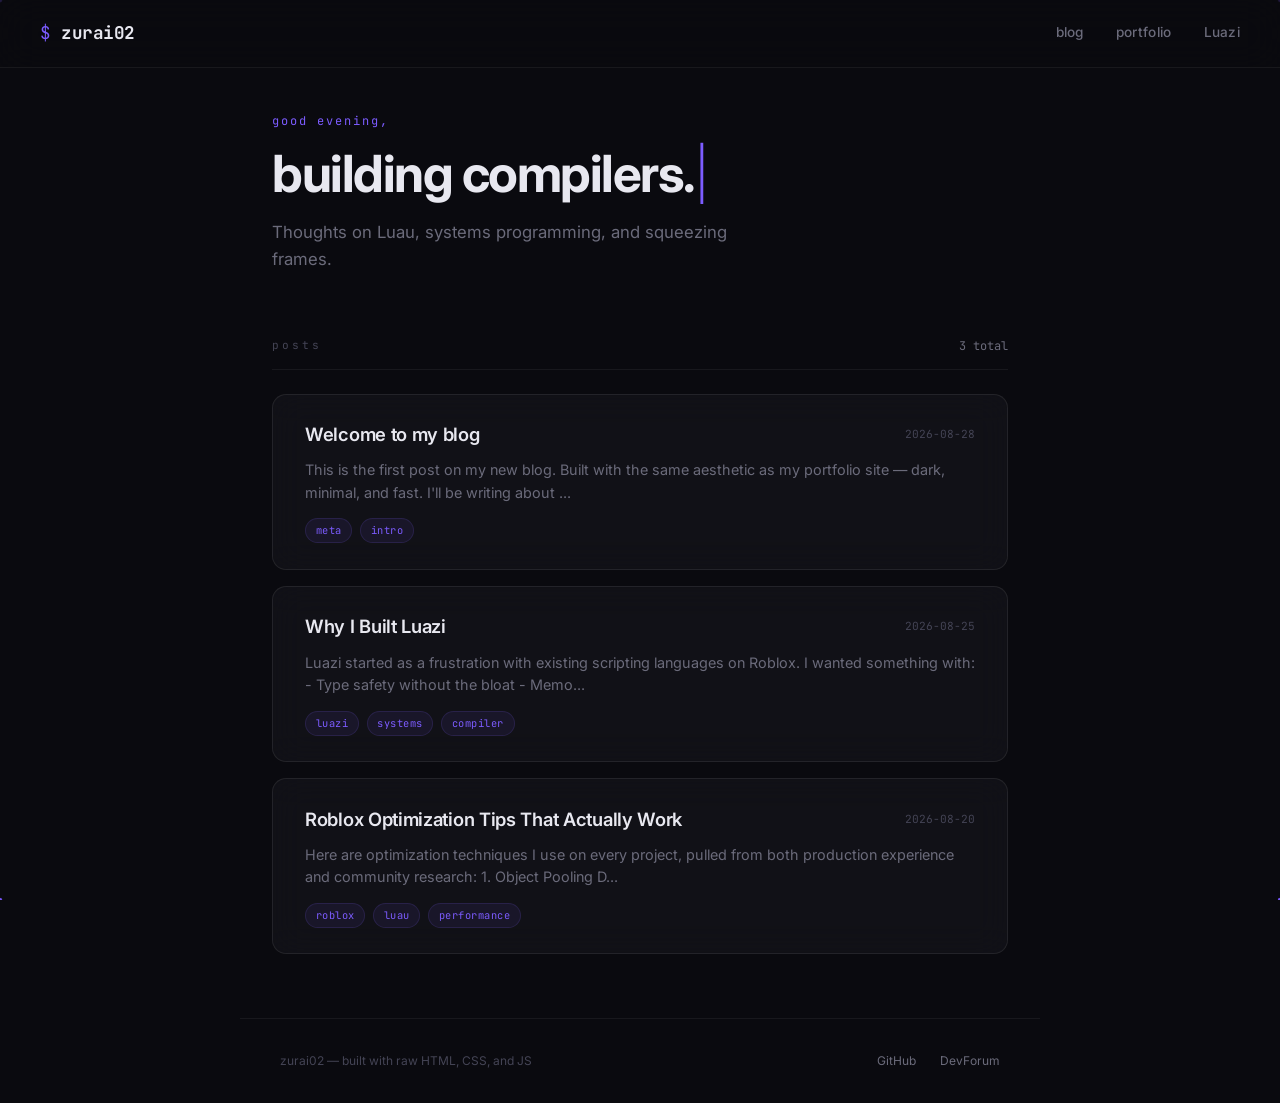
==== index.html @ 0952e863 "Update index.html" ====
<!DOCTYPE html>
<html lang="en">
<head>
  <meta charset="UTF-8">
  <meta name="viewport" content="width=device-width, initial-scale=1.0">
  <title>zurai02 — blog</title>
  <link rel="preconnect" href="https://fonts.googleapis.com">
  <link href="https://fonts.googleapis.com/css2?family=JetBrains+Mono:wght@300;400;500;600;700&family=Inter:wght@300;400;500;600;700&display=swap" rel="stylesheet">
  <link rel="stylesheet" href="style.css">
</head>
<body>
  <canvas id="particle-canvas"></canvas>

  <nav class="nav">
    <a href="/" class="nav-brand">zurai02</a>
    <div class="nav-links">
      <a href="/">blog</a>
      <a href="https://zurai02.is-a.dev" target="_blank">portfolio</a>
      <a href="https://github.com/zurai02/Luazi" target="_blank">Luazi</a>
    </div>
  </nav>

  <main class="container">
    <header class="hero">
      <div class="hero-greeting" id="greeting"></div>
      <h1 class="hero-title">
        <span class="typewriter" id="typewriter"></span><span class="cursor">|</span>
      </h1>
      <p class="hero-subtitle">Thoughts on Luau, systems programming, and squeezing frames.</p>
    </header>

    <section class="posts-section">
      <div class="section-header">
        <span class="section-label">posts</span>
        <span class="post-count" id="post-count"></span>
      </div>
      <div class="posts-grid" id="posts-grid"></div>
    </section>
  </main>

  <footer class="footer">
    <span>zurai02 — built with raw HTML, CSS, and JS</span>
    <span class="footer-right">
      <a href="https://github.com/zurai02" target="_blank">GitHub</a>
      <a href="https://devforum.roblox.com/u/zurai02" target="_blank">DevForum</a>
    </span>
  </footer>

  <script src="site.js"></script>
</body>
</html>
---- style.css ----
/* ============================================
   zurai02 blog — style.css
   Dark theme, liquid glass, particle bg
   ============================================ */

:root {
  --bg: #0a0a0f;
  --bg-elevated: #111118;
  --bg-card: rgba(20, 20, 30, 0.6);
  --text: #e8e8f0;
  --text-muted: #6b6b7b;
  --text-dim: #444455;
  --accent: #7c5cff;
  --accent-glow: rgba(124, 92, 255, 0.3);
  --accent-secondary: #ff6b9d;
  --border: rgba(255, 255, 255, 0.06);
  --border-hover: rgba(124, 92, 255, 0.3);
  --glass: rgba(255, 255, 255, 0.03);
  --glass-border: rgba(255, 255, 255, 0.08);
  --radius: 14px;
  --radius-sm: 8px;
  --font-mono: 'JetBrains Mono', 'Fira Code', monospace;
  --font-sans: 'Inter', -apple-system, BlinkMacSystemFont, sans-serif;
  --transition: 0.25s cubic-bezier(0.4, 0, 0.2, 1);
}

* { margin: 0; padding: 0; box-sizing: border-box; }

html { scroll-behavior: smooth; }

body {
  font-family: var(--font-sans);
  background: var(--bg);
  color: var(--text);
  line-height: 1.6;
  min-height: 100vh;
  overflow-x: hidden;
  -webkit-font-smoothing: antialiased;
}

/* Particle canvas */
#particle-canvas {
  position: fixed;
  top: 0; left: 0;
  width: 100%; height: 100%;
  z-index: 0;
  pointer-events: none;
}

/* Navigation */
.nav {
  position: fixed;
  top: 0; left: 0; right: 0;
  z-index: 100;
  display: flex;
  align-items: center;
  justify-content: space-between;
  padding: 1.2rem 2.5rem;
  background: rgba(10, 10, 15, 0.7);
  backdrop-filter: blur(20px) saturate(1.2);
  -webkit-backdrop-filter: blur(20px) saturate(1.2);
  border-bottom: 1px solid var(--border);
}

.nav-brand {
  font-family: var(--font-mono);
  font-weight: 700;
  font-size: 1.1rem;
  color: var(--text);
  text-decoration: none;
  letter-spacing: -0.5px;
}

.nav-brand::before {
  content: '$ ';
  color: var(--accent);
  font-weight: 400;
}

.nav-links {
  display: flex;
  gap: 2rem;
}

.nav-links a {
  color: var(--text-muted);
  text-decoration: none;
  font-size: 0.85rem;
  font-weight: 500;
  letter-spacing: 0.3px;
  transition: color var(--transition);
  position: relative;
}

.nav-links a:hover {
  color: var(--text);
}

.nav-links a::after {
  content: '';
  position: absolute;
  bottom: -4px;
  left: 0;
  width: 0;
  height: 1.5px;
  background: var(--accent);
  transition: width var(--transition);
}

.nav-links a:hover::after {
  width: 100%;
}

/* Container */
.container {
  position: relative;
  z-index: 1;
  max-width: 800px;
  margin: 0 auto;
  padding: 7rem 2rem 4rem;
}

/* Hero */
.hero {
  margin-bottom: 4rem;
  opacity: 0;
  transform: translateY(20px);
  animation: fadeUp 0.8s ease forwards;
}

@keyframes fadeUp {
  to { opacity: 1; transform: translateY(0); }
}

.hero-greeting {
  font-family: var(--font-mono);
  font-size: 0.75rem;
  color: var(--accent);
  text-transform: lowercase;
  letter-spacing: 2px;
  margin-bottom: 0.8rem;
}

.hero-title {
  font-size: clamp(2rem, 5vw, 3.2rem);
  font-weight: 700;
  letter-spacing: -1.5px;
  line-height: 1.15;
  margin-bottom: 1rem;
}

.typewriter {
  color: var(--text);
}

.cursor {
  color: var(--accent);
  font-weight: 300;
  animation: blink 1s step-end infinite;
}

@keyframes blink {
  50% { opacity: 0; }
}

.hero-subtitle {
  font-size: 1.05rem;
  color: var(--text-muted);
  max-width: 480px;
  line-height: 1.6;
  font-weight: 400;
}

/* Section */
.section-header {
  display: flex;
  align-items: center;
  justify-content: space-between;
  margin-bottom: 1.5rem;
  padding-bottom: 0.8rem;
  border-bottom: 1px solid var(--border);
}

.section-label {
  font-family: var(--font-mono);
  font-size: 0.7rem;
  color: var(--text-dim);
  text-transform: lowercase;
  letter-spacing: 3px;
}

.post-count {
  font-family: var(--font-mono);
  font-size: 0.75rem;
  color: var(--text-muted);
}

/* Posts Grid */
.posts-grid {
  display: flex;
  flex-direction: column;
  gap: 1rem;
}

/* Post Card */
.post-card {
  display: block;
  text-decoration: none;
  background: var(--glass);
  backdrop-filter: blur(16px) saturate(1.3);
  -webkit-backdrop-filter: blur(16px) saturate(1.3);
  border: 1px solid var(--glass-border);
  border-radius: var(--radius);
  padding: 1.6rem 2rem;
  transition: all var(--transition);
  cursor: pointer;
  position: relative;
  overflow: hidden;
}

.post-card::before {
  content: '';
  position: absolute;
  top: 0; left: 0; right: 0; bottom: 0;
  background: linear-gradient(135deg, rgba(124, 92, 255, 0.05) 0%, transparent 60%);
  opacity: 0;
  transition: opacity var(--transition);
  pointer-events: none;
  border-radius: var(--radius);
}

.post-card:hover {
  border-color: var(--border-hover);
  transform: translateY(-2px);
  box-shadow: 0 8px 32px rgba(0, 0, 0, 0.3), 0 0 20px var(--accent-glow);
}

.post-card:hover::before {
  opacity: 1;
}

.post-card-header {
  display: flex;
  align-items: center;
  justify-content: space-between;
  margin-bottom: 0.6rem;
}

.post-card-title {
  font-size: 1.15rem;
  font-weight: 600;
  color: var(--text);
  letter-spacing: -0.3px;
  transition: color var(--transition);
}

.post-card:hover .post-card-title {
  color: var(--accent);
}

.post-card-date {
  font-family: var(--font-mono);
  font-size: 0.7rem;
  color: var(--text-dim);
  white-space: nowrap;
}

.post-card-excerpt {
  font-size: 0.9rem;
  color: var(--text-muted);
  line-height: 1.55;
  display: -webkit-box;
  -webkit-line-clamp: 2;
  -webkit-box-orient: vertical;
  overflow: hidden;
}

.post-card-tags {
  display: flex;
  gap: 0.5rem;
  margin-top: 0.9rem;
  flex-wrap: wrap;
}

.tag {
  font-family: var(--font-mono);
  font-size: 0.65rem;
  color: var(--accent);
  background: rgba(124, 92, 255, 0.08);
  border: 1px solid rgba(124, 92, 255, 0.15);
  padding: 0.2rem 0.6rem;
  border-radius: 100px;
  text-transform: lowercase;
  letter-spacing: 0.5px;
}

/* Post Article Page */
.post-article {
  animation: fadeUp 0.6s ease forwards;
}

.post-meta {
  display: flex;
  align-items: center;
  justify-content: space-between;
  margin-bottom: 2rem;
}

.back-link {
  font-family: var(--font-mono);
  font-size: 0.8rem;
  color: var(--text-muted);
  text-decoration: none;
  transition: color var(--transition);
}

.back-link:hover {
  color: var(--accent);
}

.post-date {
  font-family: var(--font-mono);
  font-size: 0.75rem;
  color: var(--text-dim);
}

.post-title {
  font-size: clamp(1.8rem, 4vw, 2.6rem);
  font-weight: 700;
  letter-spacing: -1px;
  line-height: 1.2;
  margin-bottom: 1rem;
}

.post-tags {
  display: flex;
  gap: 0.5rem;
  margin-bottom: 2.5rem;
  flex-wrap: wrap;
}

.post-content {
  font-size: 1rem;
  line-height: 1.8;
  color: var(--text-muted);
}

.post-content p {
  margin-bottom: 1.4rem;
}

.post-content h2,
.post-content h3 {
  color: var(--text);
  font-weight: 600;
  margin: 2.5rem 0 1rem;
  letter-spacing: -0.5px;
}

.post-content h2 {
  font-size: 1.4rem;
}

.post-content h3 {
  font-size: 1.15rem;
}

.post-content strong {
  color: var(--text);
  font-weight: 600;
}

.post-content code {
  font-family: var(--font-mono);
  font-size: 0.85em;
  background: rgba(124, 92, 255, 0.08);
  color: var(--accent-secondary);
  padding: 0.15rem 0.4rem;
  border-radius: 4px;
}

.post-content pre {
  background: var(--bg-elevated);
  border: 1px solid var(--border);
  border-radius: var(--radius-sm);
  padding: 1.2rem 1.5rem;
  overflow-x: auto;
  margin: 1.5rem 0;
}

.post-content pre code {
  background: none;
  color: var(--text);
  padding: 0;
  font-size: 0.8rem;
  line-height: 1.7;
}

.post-content ul,
.post-content ol {
  margin: 1rem 0 1.5rem 1.5rem;
}

.post-content li {
  margin-bottom: 0.5rem;
}

.post-content blockquote {
  border-left: 2px solid var(--accent);
  padding-left: 1.2rem;
  margin: 1.5rem 0;
  color: var(--text-muted);
  font-style: italic;
}

/* Admin */
.admin-login {
  display: flex;
  align-items: center;
  justify-content: center;
  min-height: 60vh;
}

.login-card {
  width: 100%;
  max-width: 380px;
  text-align: center;
  padding: 2.5rem;
}

.login-card h2 {
  font-size: 1.4rem;
  font-weight: 700;
  margin-bottom: 0.3rem;
  letter-spacing: -0.5px;
}

.login-subtitle {
  font-size: 0.85rem;
  color: var(--text-muted);
  margin-bottom: 1.8rem;
}

.login-card input {
  width: 100%;
  background: rgba(255,255,255,0.03);
  border: 1px solid var(--border);
  border-radius: var(--radius-sm);
  padding: 0.85rem 1rem;
  color: var(--text);
  font-family: var(--font-sans);
  font-size: 0.9rem;
  margin-bottom: 0.8rem;
  transition: border-color var(--transition);
  outline: none;
}

.login-card input:focus {
  border-color: var(--accent);
}

.login-card input::placeholder {
  color: var(--text-dim);
}

.login-error {
  font-size: 0.8rem;
  color: var(--accent-secondary);
  margin-top: 0.8rem;
  min-height: 1.2rem;
}

.admin-header {
  display: flex;
  align-items: center;
  justify-content: space-between;
  margin-bottom: 2rem;
}

.admin-header h2 {
  font-size: 1.4rem;
  font-weight: 700;
  letter-spacing: -0.5px;
}

.admin-posts-list {
  display: flex;
  flex-direction: column;
  gap: 0.8rem;
}

.admin-post-item {
  display: flex;
  align-items: center;
  justify-content: space-between;
  background: var(--glass);
  border: 1px solid var(--glass-border);
  border-radius: var(--radius-sm);
  padding: 1rem 1.4rem;
  transition: all var(--transition);
}

.admin-post-item:hover {
  border-color: var(--border-hover);
}

.admin-post-info {
  display: flex;
  flex-direction: column;
  gap: 0.2rem;
}

.admin-post-title {
  font-weight: 600;
  font-size: 0.95rem;
  color: var(--text);
}

.admin-post-date {
  font-family: var(--font-mono);
  font-size: 0.7rem;
  color: var(--text-dim);
}

.admin-post-actions {
  display: flex;
  gap: 0.5rem;
}

/* Editor */
.editor-overlay {
  position: fixed;
  top: 0; left: 0; right: 0; bottom: 0;
  background: rgba(10, 10, 15, 0.85);
  backdrop-filter: blur(10px);
  z-index: 200;
  display: flex;
  align-items: center;
  justify-content: center;
  padding: 2rem;
}

.editor-card {
  width: 100%;
  max-width: 700px;
  max-height: 90vh;
  overflow-y: auto;
  padding: 2rem;
}

.editor-header {
  display: flex;
  align-items: center;
  justify-content: space-between;
  margin-bottom: 1.5rem;
}

.editor-header h3 {
  font-size: 1.2rem;
  font-weight: 600;
}

.editor-card input,
.editor-card textarea {
  width: 100%;
  background: rgba(255,255,255,0.03);
  border: 1px solid var(--border);
  border-radius: var(--radius-sm);
  padding: 0.85rem 1rem;
  color: var(--text);
  font-family: var(--font-sans);
  font-size: 0.9rem;
  margin-bottom: 0.8rem;
  transition: border-color var(--transition);
  outline: none;
}

.editor-card input:focus,
.editor-card textarea:focus {
  border-color: var(--accent);
}

.editor-card textarea {
  min-height: 280px;
  font-family: var(--font-mono);
  font-size: 0.8rem;
  line-height: 1.6;
  resize: vertical;
}

.editor-actions {
  display: flex;
  justify-content: flex-end;
  gap: 0.8rem;
  margin-top: 0.5rem;
}

/* Buttons */
.btn-primary {
  background: var(--accent);
  color: #fff;
  border: none;
  border-radius: var(--radius-sm);
  padding: 0.7rem 1.4rem;
  font-family: var(--font-sans);
  font-size: 0.85rem;
  font-weight: 600;
  cursor: pointer;
  transition: all var(--transition);
  letter-spacing: 0.3px;
}

.btn-primary:hover {
  background: #9175ff;
  box-shadow: 0 4px 20px var(--accent-glow);
  transform: translateY(-1px);
}

.btn-ghost {
  background: transparent;
  color: var(--text-muted);
  border: 1px solid var(--border);
  border-radius: var(--radius-sm);
  padding: 0.7rem 1.4rem;
  font-family: var(--font-sans);
  font-size: 0.85rem;
  font-weight: 500;
  cursor: pointer;
  transition: all var(--transition);
}

.btn-ghost:hover {
  border-color: var(--accent);
  color: var(--text);
}

.btn-small {
  padding: 0.4rem 0.8rem;
  font-size: 0.75rem;
}

/* Glass card */
.glass-card {
  background: var(--glass);
  backdrop-filter: blur(20px) saturate(1.3);
  -webkit-backdrop-filter: blur(20px) saturate(1.3);
  border: 1px solid var(--glass-border);
  border-radius: var(--radius);
}

/* Footer */
.footer {
  position: relative;
  z-index: 1;
  display: flex;
  align-items: center;
  justify-content: space-between;
  padding: 2rem 2.5rem;
  border-top: 1px solid var(--border);
  font-size: 0.75rem;
  color: var(--text-dim);
  max-width: 800px;
  margin: 0 auto;
}

.footer-right {
  display: flex;
  gap: 1.5rem;
}

.footer a {
  color: var(--text-muted);
  text-decoration: none;
  transition: color var(--transition);
}

.footer a:hover {
  color: var(--accent);
}

/* Scroll reveal */
.reveal {
  opacity: 0;
  transform: translateY(24px);
  transition: all 0.6s cubic-bezier(0.4, 0, 0.2, 1);
}

.reveal.visible {
  opacity: 1;
  transform: translateY(0);
}

/* Responsive */
@media (max-width: 640px) {
  .nav {
    padding: 1rem 1.2rem;
  }
  .nav-links {
    gap: 1.2rem;
  }
  .container {
    padding: 6rem 1.2rem 3rem;
  }
  .post-card {
    padding: 1.2rem 1.4rem;
  }
  .footer {
    flex-direction: column;
    gap: 0.8rem;
    text-align: center;
    padding: 1.5rem 1.2rem;
  }
  .editor-card {
    padding: 1.2rem;
  }
}

/* Reduced motion */
@media (prefers-reduced-motion: reduce) {
  *, *::before, *::after {
    animation-duration: 0.01ms !important;
    transition-duration: 0.01ms !important;
  }
                   }
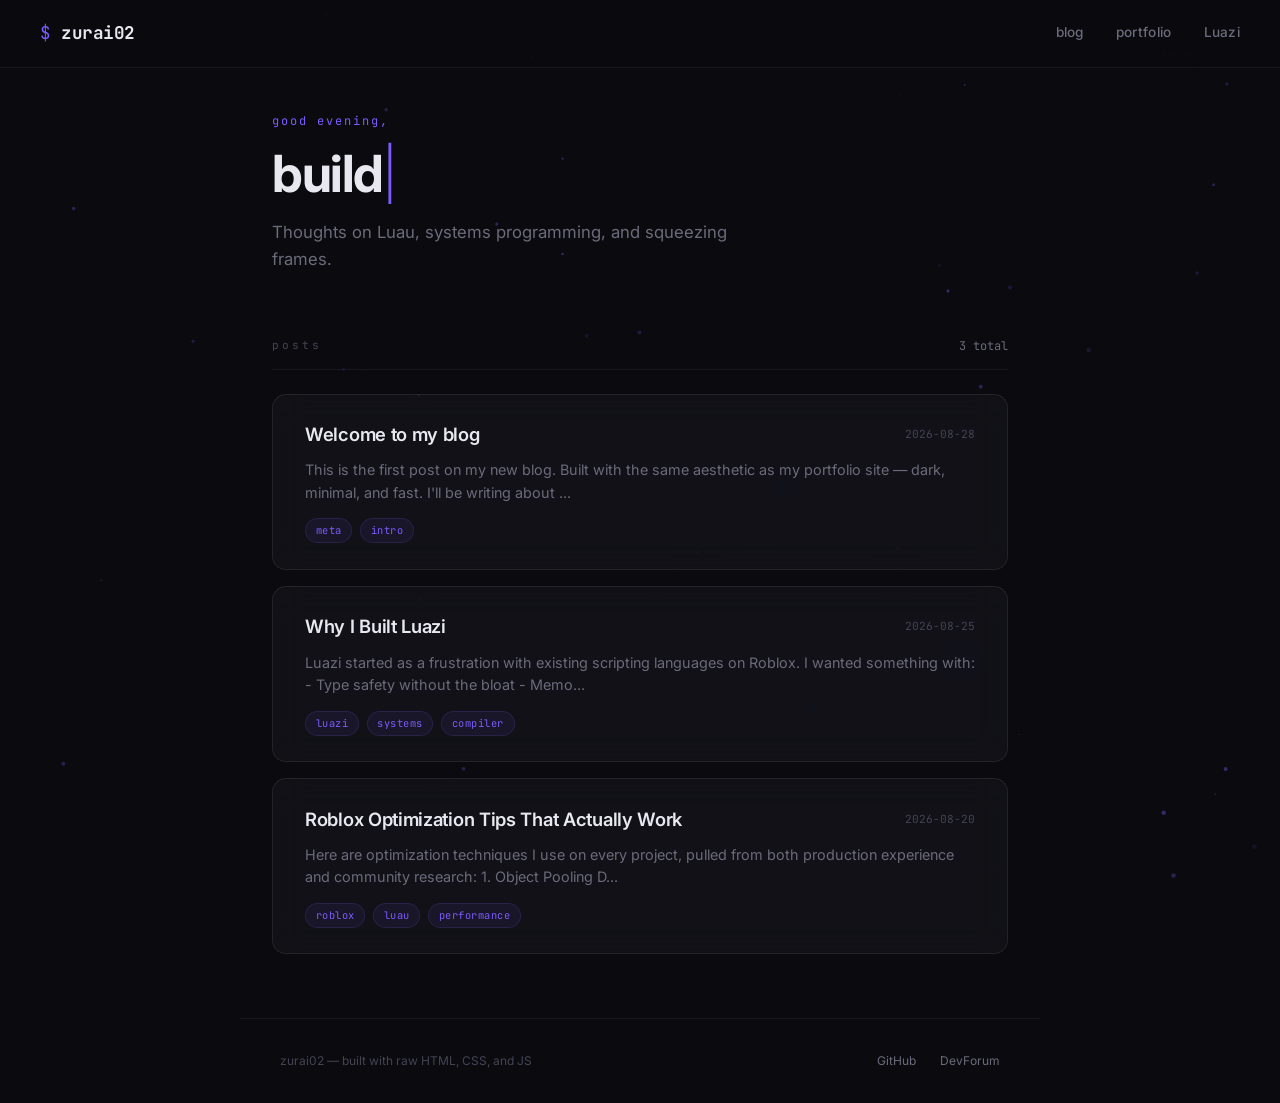
==== commit d5052c8b: "Update portfolio link to point to blog section" ====
--- a/index.html
+++ b/index.html
@@ -15,7 +15,7 @@
     <a href="/" class="nav-brand">zurai02</a>
     <div class="nav-links">
       <a href="/">blog</a>
-      <a href="https://zurai02.is-a.dev" target="_blank">portfolio</a>
+      <a href="https://zurai02.is-a.dev/Blog" target="_blank">portfolio</a>
       <a href="https://github.com/zurai02/Luazi" target="_blank">Luazi</a>
     </div>
   </nav>
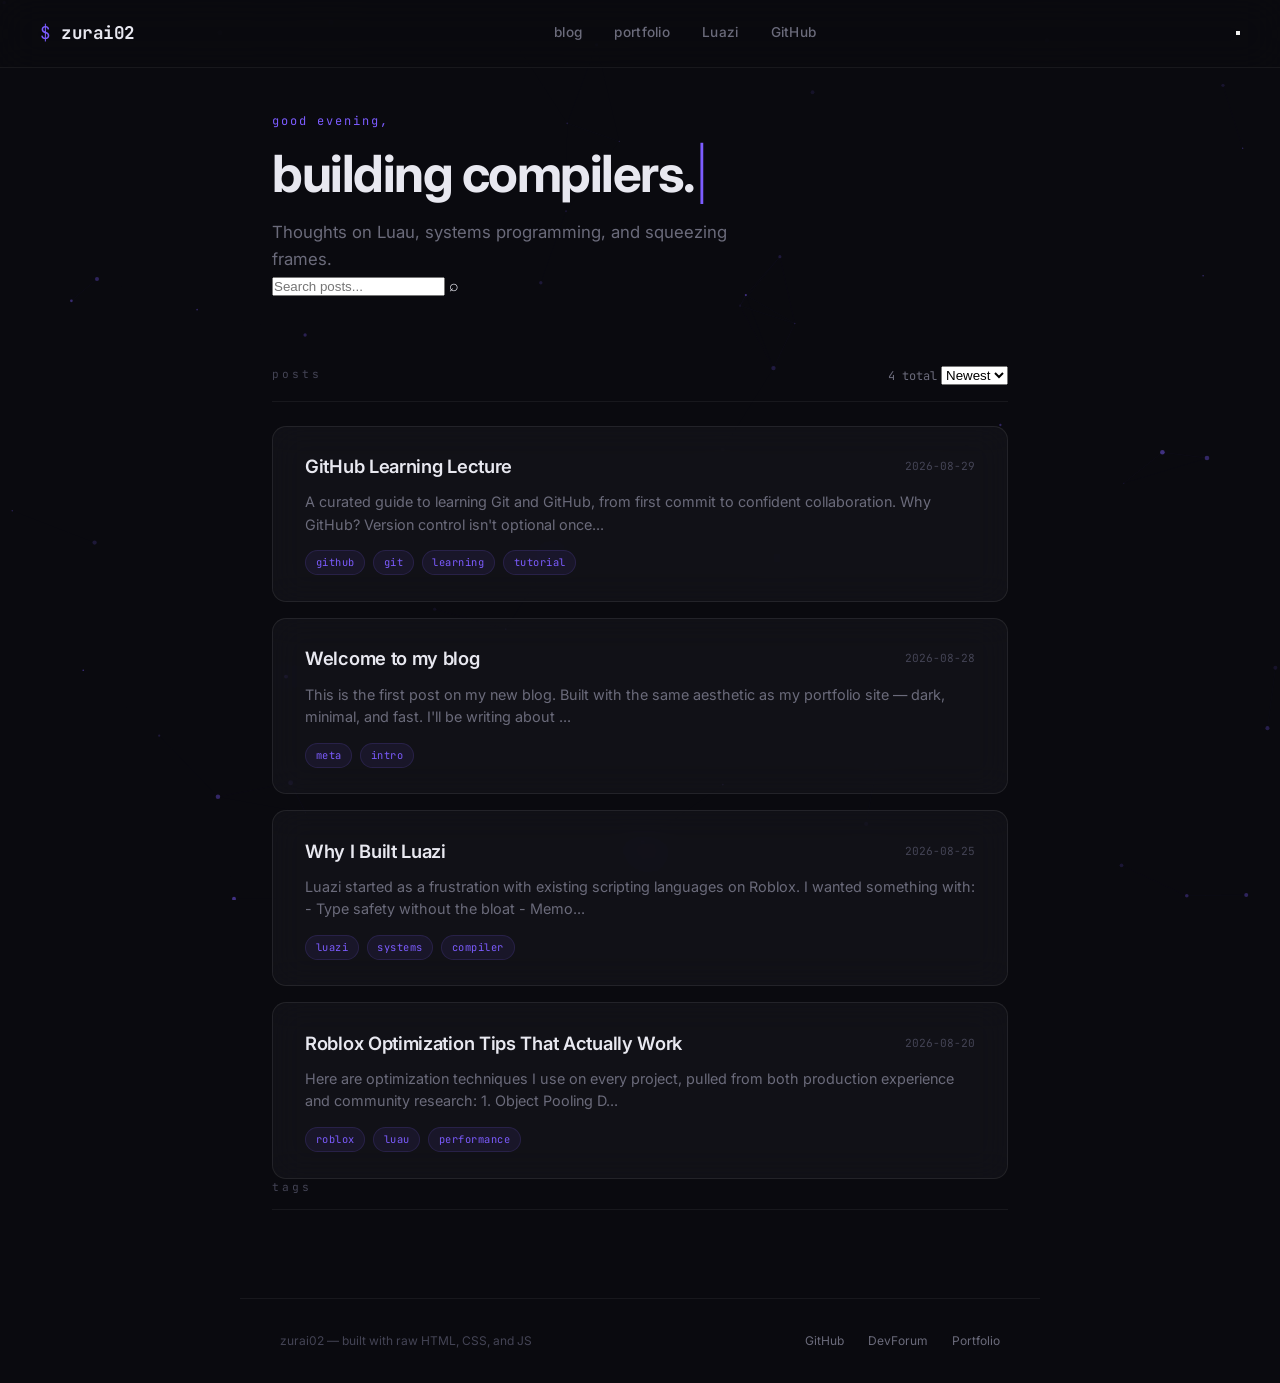
==== commit 38cbb45d: "Enhance index.html with SEO, navigation, and search Added meta tags for SEO and social sharing, impr" ====
--- a/index.html
+++ b/index.html
@@ -4,6 +4,11 @@
   <meta charset="UTF-8">
   <meta name="viewport" content="width=device-width, initial-scale=1.0">
   <title>zurai02 — blog</title>
+  <meta name="description" content="Thoughts on Luau, systems programming, and squeezing frames.">
+  <meta property="og:title" content="zurai02 — blog">
+  <meta property="og:description" content="Thoughts on Luau, systems programming, and squeezing frames.">
+  <meta property="og:type" content="website">
+  <link rel="icon" type="image/svg+xml" href="data:image/svg+xml,<svg xmlns='http://www.w3.org/2000/svg' viewBox='0 0 100 100'><text y='.9em' font-size='90'>⚡</text></svg>">
   <link rel="preconnect" href="https://fonts.googleapis.com">
   <link href="https://fonts.googleapis.com/css2?family=JetBrains+Mono:wght@300;400;500;600;700&family=Inter:wght@300;400;500;600;700&display=swap" rel="stylesheet">
   <link rel="stylesheet" href="style.css">
@@ -12,12 +17,16 @@
   <canvas id="particle-canvas"></canvas>
 
   <nav class="nav">
-    <a href="/" class="nav-brand">zurai02</a>
-    <div class="nav-links">
-      <a href="/">blog</a>
-      <a href="https://zurai02.is-a.dev/Blog" target="_blank">portfolio</a>
+    <a href="/Blog" class="nav-brand">zurai02</a>
+    <div class="nav-links" id="nav-links">
+      <a href="/Blog">blog</a>
+      <a href="https://zurai02.is-a.dev" target="_blank">portfolio</a>
       <a href="https://github.com/zurai02/Luazi" target="_blank">Luazi</a>
+      <a href="https://github.com/zurai02" target="_blank">GitHub</a>
     </div>
+    <button class="nav-toggle" id="nav-toggle" aria-label="Toggle menu">
+      <span></span><span></span><span></span>
+    </button>
   </nav>
 
   <main class="container">
@@ -27,14 +36,35 @@
         <span class="typewriter" id="typewriter"></span><span class="cursor">|</span>
       </h1>
       <p class="hero-subtitle">Thoughts on Luau, systems programming, and squeezing frames.</p>
+      <div class="hero-search">
+        <input type="text" id="search-input" placeholder="Search posts..." autocomplete="off">
+        <span class="search-icon">⌕</span>
+      </div>
     </header>
 
     <section class="posts-section">
       <div class="section-header">
         <span class="section-label">posts</span>
-        <span class="post-count" id="post-count"></span>
+        <div class="section-filters">
+          <span class="post-count" id="post-count"></span>
+          <select id="sort-select">
+            <option value="date-desc">Newest</option>
+            <option value="date-asc">Oldest</option>
+            <option value="title-asc">A–Z</option>
+          </select>
+        </div>
       </div>
       <div class="posts-grid" id="posts-grid"></div>
+      <div class="no-results" id="no-results" style="display:none">
+        <p>No posts match your search.</p>
+      </div>
+    </section>
+
+    <section class="tag-cloud-section">
+      <div class="section-header">
+        <span class="section-label">tags</span>
+      </div>
+      <div class="tag-cloud" id="tag-cloud"></div>
     </section>
   </main>
 
@@ -43,6 +73,7 @@
     <span class="footer-right">
       <a href="https://github.com/zurai02" target="_blank">GitHub</a>
       <a href="https://devforum.roblox.com/u/zurai02" target="_blank">DevForum</a>
+      <a href="https://zurai02.is-a.dev" target="_blank">Portfolio</a>
     </span>
   </footer>
 
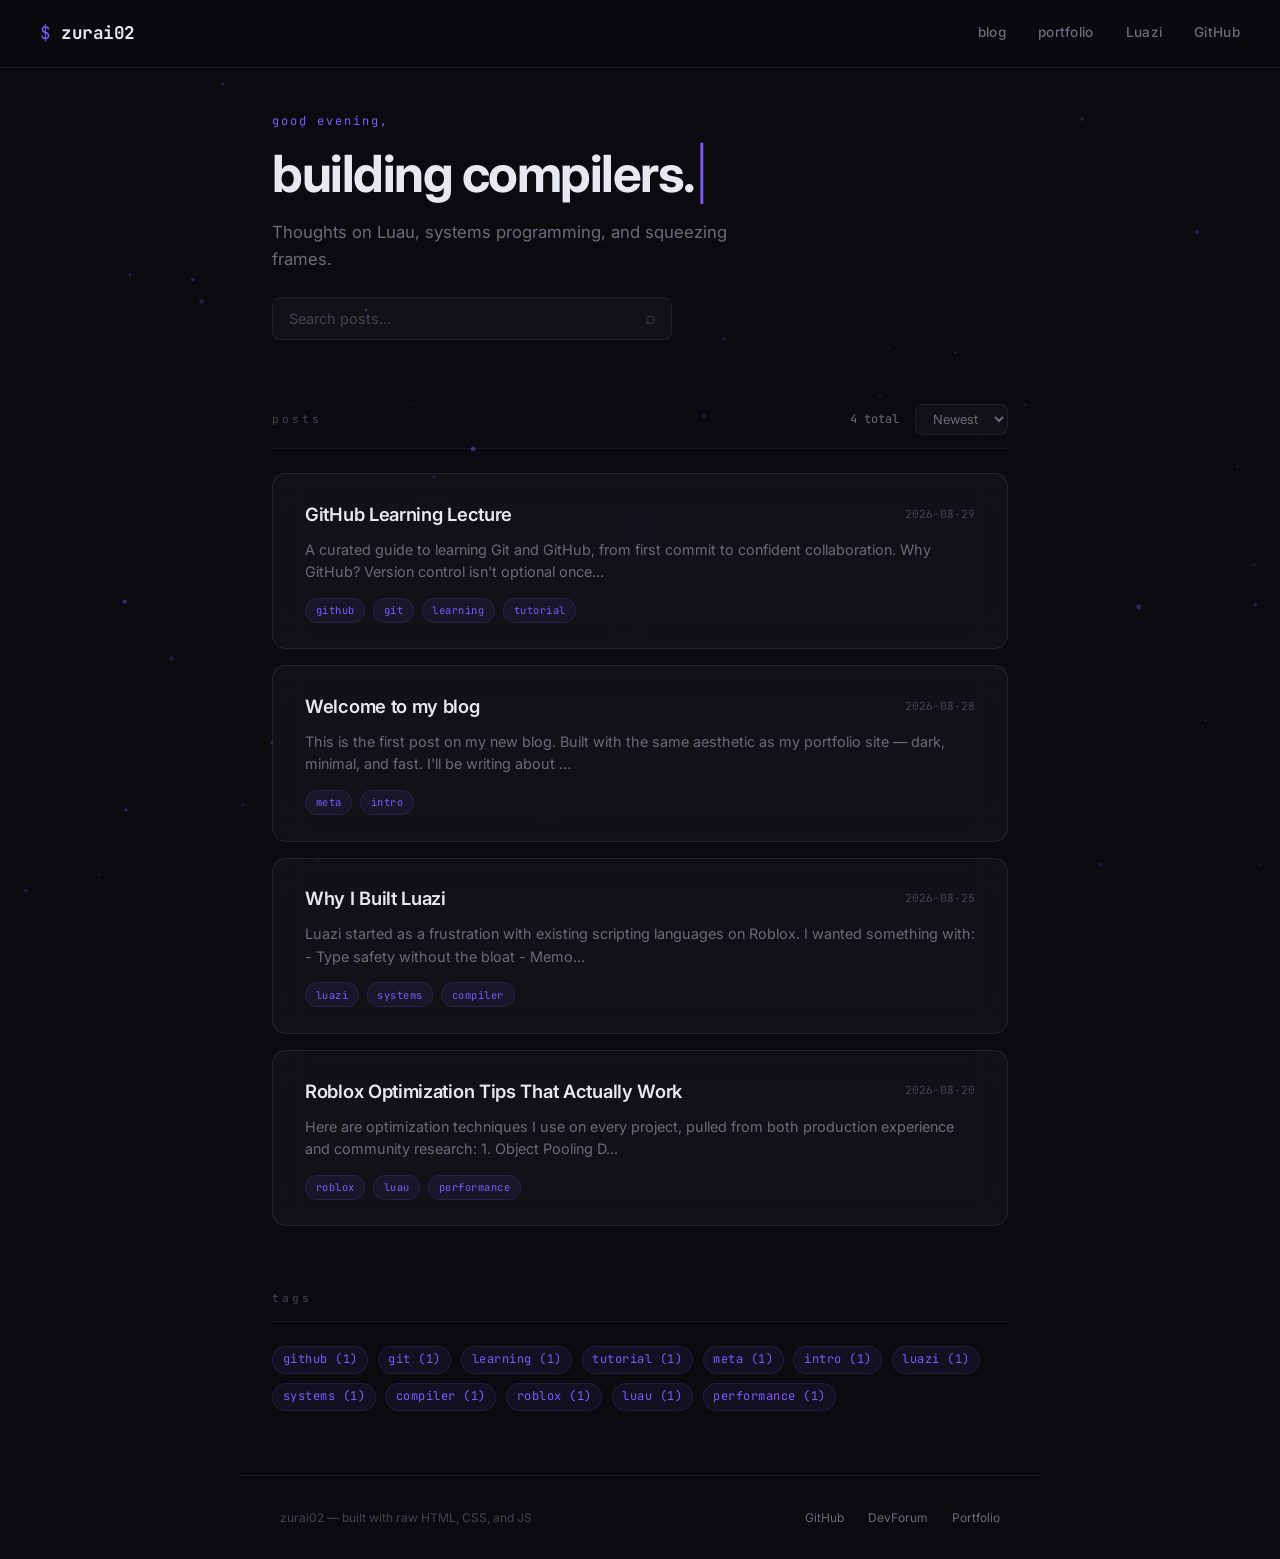
==== commit ff7845df: "Update index.html" ====
--- a/index.html
+++ b/index.html
@@ -8,7 +8,7 @@
   <meta property="og:title" content="zurai02 — blog">
   <meta property="og:description" content="Thoughts on Luau, systems programming, and squeezing frames.">
   <meta property="og:type" content="website">
-  <link rel="icon" type="image/svg+xml" href="data:image/svg+xml,<svg xmlns='http://www.w3.org/2000/svg' viewBox='0 0 100 100'><text y='.9em' font-size='90'>⚡</text></svg>">
+  <link rel="icon" type="image/svg+xml" href="data:image/svg+xml,<svg xmlns='http://www.w3.org/2000/svg' viewBox='0 0 100 100'><rect width='100' height='100' rx='20' fill='%230a0a0f'/><text x='50' y='68' font-family='JetBrains Mono, monospace' font-size='60' font-weight='700' fill='%237c5cff' text-anchor='middle'>Z</text></svg>">
   <link rel="preconnect" href="https://fonts.googleapis.com">
   <link href="https://fonts.googleapis.com/css2?family=JetBrains+Mono:wght@300;400;500;600;700&family=Inter:wght@300;400;500;600;700&display=swap" rel="stylesheet">
   <link rel="stylesheet" href="style.css">
--- a/style.css
+++ b/style.css
@@ -1,5 +1,5 @@
 /* ============================================
-   zurai02 blog — style.css
+   zurai02 blog — style.css (UPGRADED)
    Dark theme, liquid glass, particle bg
    ============================================ */
 
@@ -111,6 +111,25 @@
   width: 100%;
 }
 
+/* Nav Toggle (mobile) */
+.nav-toggle {
+  display: none;
+  flex-direction: column;
+  gap: 4px;
+  background: none;
+  border: none;
+  cursor: pointer;
+  padding: 4px;
+}
+.nav-toggle span {
+  display: block;
+  width: 20px;
+  height: 2px;
+  background: var(--text-muted);
+  border-radius: 2px;
+  transition: all 0.3s ease;
+}
+
 /* Container */
 .container {
   position: relative;
@@ -171,6 +190,40 @@
   font-weight: 400;
 }
 
+/* Search */
+.hero-search {
+  position: relative;
+  margin-top: 1.5rem;
+  max-width: 400px;
+}
+.hero-search input {
+  width: 100%;
+  background: rgba(255,255,255,0.03);
+  border: 1px solid var(--border);
+  border-radius: var(--radius-sm);
+  padding: 0.75rem 2.5rem 0.75rem 1rem;
+  color: var(--text);
+  font-family: var(--font-sans);
+  font-size: 0.9rem;
+  outline: none;
+  transition: border-color var(--transition);
+}
+.hero-search input:focus {
+  border-color: var(--accent);
+}
+.hero-search input::placeholder {
+  color: var(--text-dim);
+}
+.search-icon {
+  position: absolute;
+  right: 1rem;
+  top: 50%;
+  transform: translateY(-50%);
+  color: var(--text-dim);
+  font-size: 1.1rem;
+  pointer-events: none;
+}
+
 /* Section */
 .section-header {
   display: flex;
@@ -189,10 +242,39 @@
   letter-spacing: 3px;
 }
 
+.section-filters {
+  display: flex;
+  align-items: center;
+  gap: 1rem;
+}
+
 .post-count {
   font-family: var(--font-mono);
   font-size: 0.75rem;
   color: var(--text-muted);
+}
+
+#sort-select {
+  background: rgba(255,255,255,0.03);
+  border: 1px solid var(--border);
+  border-radius: var(--radius-sm);
+  padding: 0.4rem 0.8rem;
+  color: var(--text-muted);
+  font-family: var(--font-sans);
+  font-size: 0.8rem;
+  outline: none;
+  cursor: pointer;
+}
+#sort-select:focus {
+  border-color: var(--accent);
+}
+
+/* No Results */
+.no-results {
+  text-align: center;
+  padding: 3rem 1rem;
+  color: var(--text-dim);
+  font-size: 0.95rem;
 }
 
 /* Posts Grid */
@@ -294,6 +376,31 @@
   letter-spacing: 0.5px;
 }
 
+/* Tag Cloud */
+.tag-cloud-section {
+  margin-top: 4rem;
+}
+.tag-cloud {
+  display: flex;
+  flex-wrap: wrap;
+  gap: 0.6rem;
+}
+.tag-cloud .tag {
+  cursor: pointer;
+  transition: all var(--transition);
+  font-size: 0.75rem;
+}
+.tag-cloud .tag:hover {
+  background: rgba(124, 92, 255, 0.15);
+  border-color: var(--accent);
+  transform: translateY(-1px);
+}
+.tag-cloud .tag.active {
+  background: var(--accent);
+  color: #fff;
+  border-color: var(--accent);
+}
+
 /* Post Article Page */
 .post-article {
   animation: fadeUp 0.6s ease forwards;
@@ -306,6 +413,12 @@
   margin-bottom: 2rem;
 }
 
+.post-meta-right {
+  display: flex;
+  align-items: center;
+  gap: 1rem;
+}
+
 .back-link {
   font-family: var(--font-mono);
   font-size: 0.8rem;
@@ -322,6 +435,15 @@
   font-family: var(--font-mono);
   font-size: 0.75rem;
   color: var(--text-dim);
+}
+
+.post-readtime {
+  font-family: var(--font-mono);
+  font-size: 0.75rem;
+  color: var(--text-dim);
+}
+.post-readtime::before {
+  content: '• ';
 }
 
 .post-title {
@@ -349,6 +471,14 @@
   margin-bottom: 1.4rem;
 }
 
+.post-content h1 {
+  font-size: 1.8rem;
+  font-weight: 700;
+  margin: 2.5rem 0 1rem;
+  letter-spacing: -0.5px;
+  color: var(--text);
+}
+
 .post-content h2,
 .post-content h3 {
   color: var(--text);
@@ -368,6 +498,16 @@
 .post-content strong {
   color: var(--text);
   font-weight: 600;
+}
+
+.post-content a {
+  color: var(--accent);
+  text-decoration: none;
+  border-bottom: 1px solid transparent;
+  transition: border-color var(--transition);
+}
+.post-content a:hover {
+  border-bottom-color: var(--accent);
 }
 
 .post-content code {
@@ -411,6 +551,139 @@
   margin: 1.5rem 0;
   color: var(--text-muted);
   font-style: italic;
+}
+
+.post-content hr {
+  border: none;
+  border-top: 1px solid var(--border);
+  margin: 2rem 0;
+}
+
+.post-content table {
+  width: 100%;
+  border-collapse: collapse;
+  margin: 1.5rem 0;
+  font-size: 0.9rem;
+}
+.post-content th,
+.post-content td {
+  padding: 0.6rem 0.8rem;
+  text-align: left;
+  border-bottom: 1px solid var(--border);
+}
+.post-content th {
+  font-weight: 600;
+  color: var(--text);
+  font-size: 0.8rem;
+  text-transform: uppercase;
+  letter-spacing: 0.5px;
+}
+.post-content tr:hover td {
+  background: rgba(255,255,255,0.02);
+}
+
+/* Code block copy button */
+.code-block-wrapper {
+  position: relative;
+}
+.code-block-wrapper pre {
+  margin: 0;
+}
+.code-copy-btn {
+  position: absolute;
+  top: 0.6rem;
+  right: 0.6rem;
+  background: rgba(255,255,255,0.06);
+  border: 1px solid var(--border);
+  border-radius: var(--radius-sm);
+  color: var(--text-muted);
+  font-family: var(--font-mono);
+  font-size: 0.65rem;
+  padding: 0.3rem 0.6rem;
+  cursor: pointer;
+  opacity: 0;
+  transition: all var(--transition);
+}
+.code-block-wrapper:hover .code-copy-btn {
+  opacity: 1;
+}
+.code-copy-btn:hover {
+  border-color: var(--accent);
+  color: var(--accent);
+}
+.code-copy-btn.copied {
+  color: #4ade80;
+  border-color: #4ade80;
+}
+
+/* Post Footer */
+.post-footer {
+  margin-top: 4rem;
+  padding-top: 2rem;
+  border-top: 1px solid var(--border);
+}
+
+.post-nav {
+  display: flex;
+  justify-content: space-between;
+  gap: 1rem;
+  margin-bottom: 2rem;
+}
+.post-nav-link {
+  display: flex;
+  flex-direction: column;
+  text-decoration: none;
+  padding: 1rem 1.4rem;
+  background: var(--glass);
+  border: 1px solid var(--glass-border);
+  border-radius: var(--radius);
+  transition: all var(--transition);
+  max-width: 48%;
+  flex: 1;
+}
+.post-nav-link:hover {
+  border-color: var(--border-hover);
+  transform: translateY(-2px);
+}
+.post-nav-link span {
+  font-family: var(--font-mono);
+  font-size: 0.65rem;
+  color: var(--text-dim);
+  text-transform: uppercase;
+  letter-spacing: 1px;
+  margin-bottom: 0.3rem;
+}
+.post-nav-link strong {
+  font-size: 0.95rem;
+  color: var(--text);
+  font-weight: 600;
+  white-space: nowrap;
+  overflow: hidden;
+  text-overflow: ellipsis;
+}
+.post-nav-link:empty {
+  display: none;
+}
+
+.post-share {
+  display: flex;
+  align-items: center;
+  gap: 0.8rem;
+  font-size: 0.8rem;
+  color: var(--text-muted);
+}
+.post-share a {
+  color: var(--text-muted);
+  text-decoration: none;
+  padding: 0.3rem 0.8rem;
+  border: 1px solid var(--border);
+  border-radius: var(--radius-sm);
+  font-size: 0.75rem;
+  transition: all var(--transition);
+}
+.post-share a:hover {
+  border-color: var(--accent);
+  color: var(--accent);
 }
 
 /* Admin */
@@ -696,7 +969,23 @@
     padding: 1rem 1.2rem;
   }
   .nav-links {
-    gap: 1.2rem;
+    display: none;
+    position: absolute;
+    top: 100%;
+    left: 0;
+    right: 0;
+    background: rgba(10, 10, 15, 0.95);
+    backdrop-filter: blur(20px);
+    flex-direction: column;
+    padding: 1rem 2rem;
+    gap: 1rem;
+    border-bottom: 1px solid var(--border);
+  }
+  .nav-links.open {
+    display: flex;
+  }
+  .nav-toggle {
+    display: flex;
   }
   .container {
     padding: 6rem 1.2rem 3rem;
@@ -713,6 +1002,20 @@
   .editor-card {
     padding: 1.2rem;
   }
+  .post-nav {
+    flex-direction: column;
+  }
+  .post-nav-link {
+    max-width: 100%;
+  }
+  .post-meta-right {
+    flex-direction: column;
+    align-items: flex-end;
+    gap: 0.2rem;
+  }
+  .post-readtime::before {
+    content: '';
+  }
 }
 
 /* Reduced motion */
@@ -721,4 +1024,4 @@
     animation-duration: 0.01ms !important;
     transition-duration: 0.01ms !important;
   }
-                   }
+}
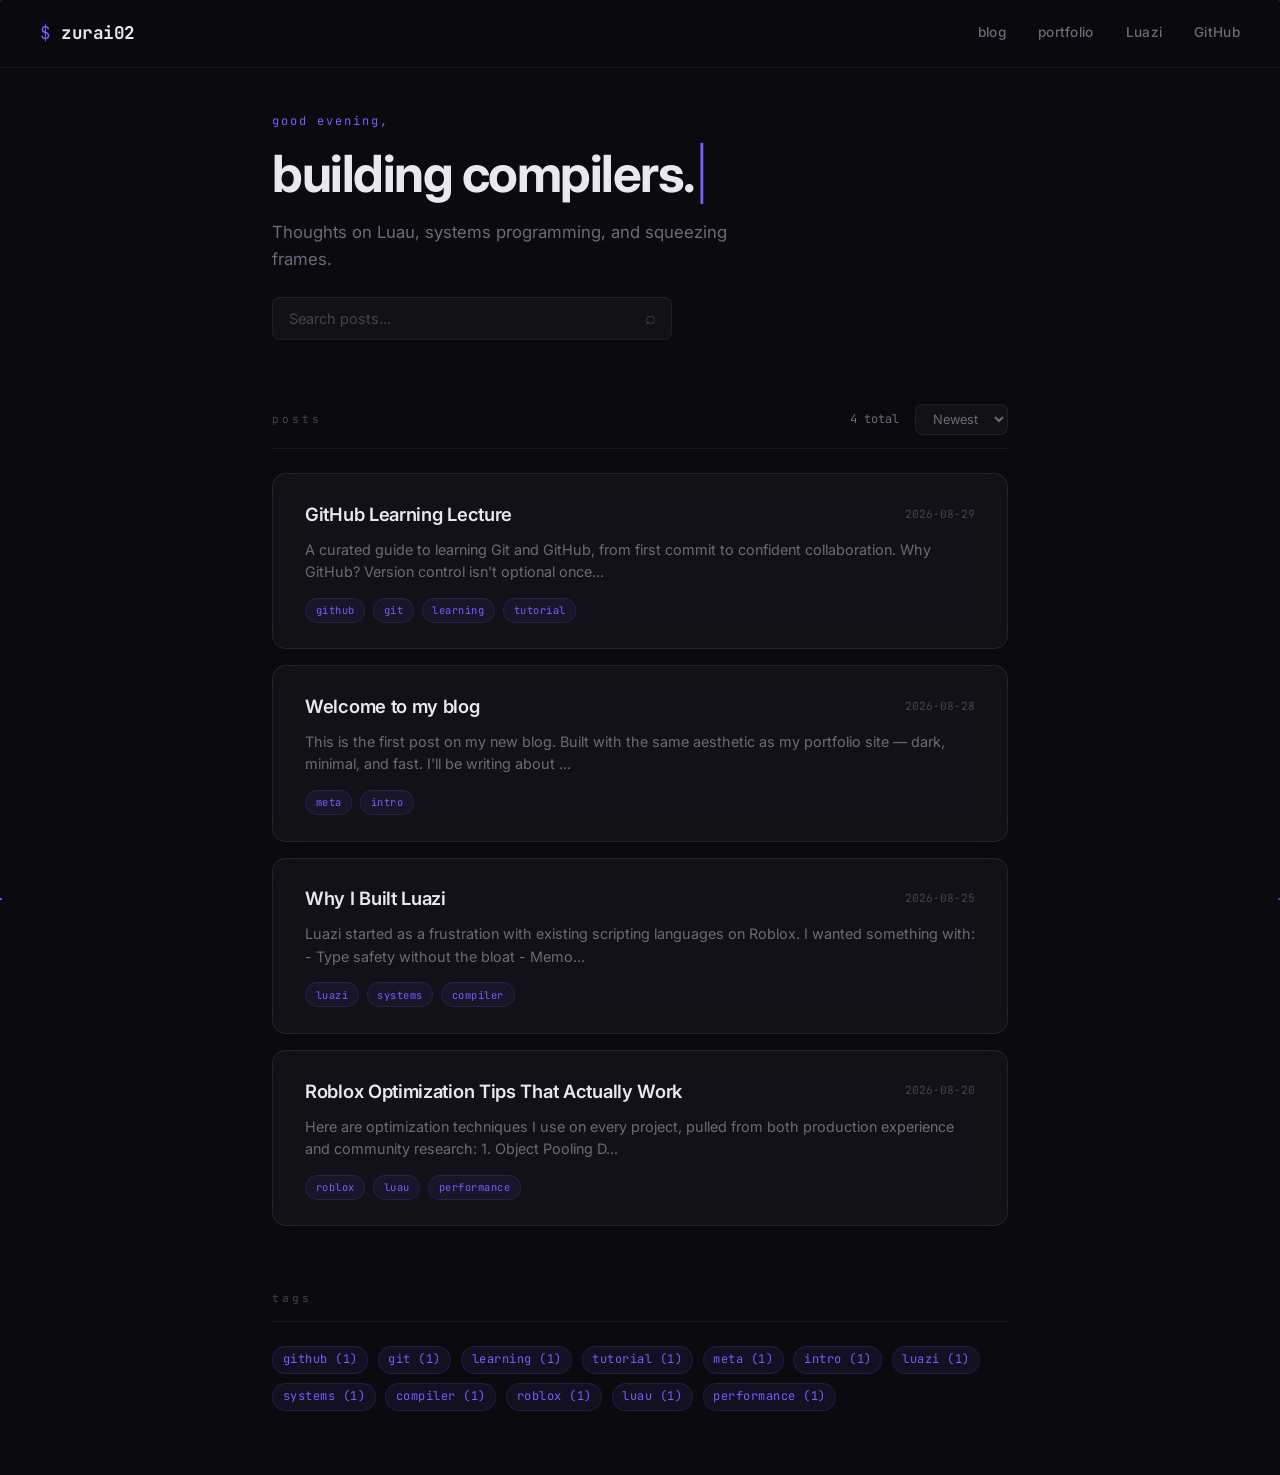
==== commit f2f87297: "Update index.html" ====
--- a/index.html
+++ b/index.html
@@ -67,16 +67,7 @@
       <div class="tag-cloud" id="tag-cloud"></div>
     </section>
   </main>
-
-  <footer class="footer">
-    <span>zurai02 — built with raw HTML, CSS, and JS</span>
-    <span class="footer-right">
-      <a href="https://github.com/zurai02" target="_blank">GitHub</a>
-      <a href="https://devforum.roblox.com/u/zurai02" target="_blank">DevForum</a>
-      <a href="https://zurai02.is-a.dev" target="_blank">Portfolio</a>
-    </span>
-  </footer>
-
+  
   <script src="site.js"></script>
 </body>
 </html>
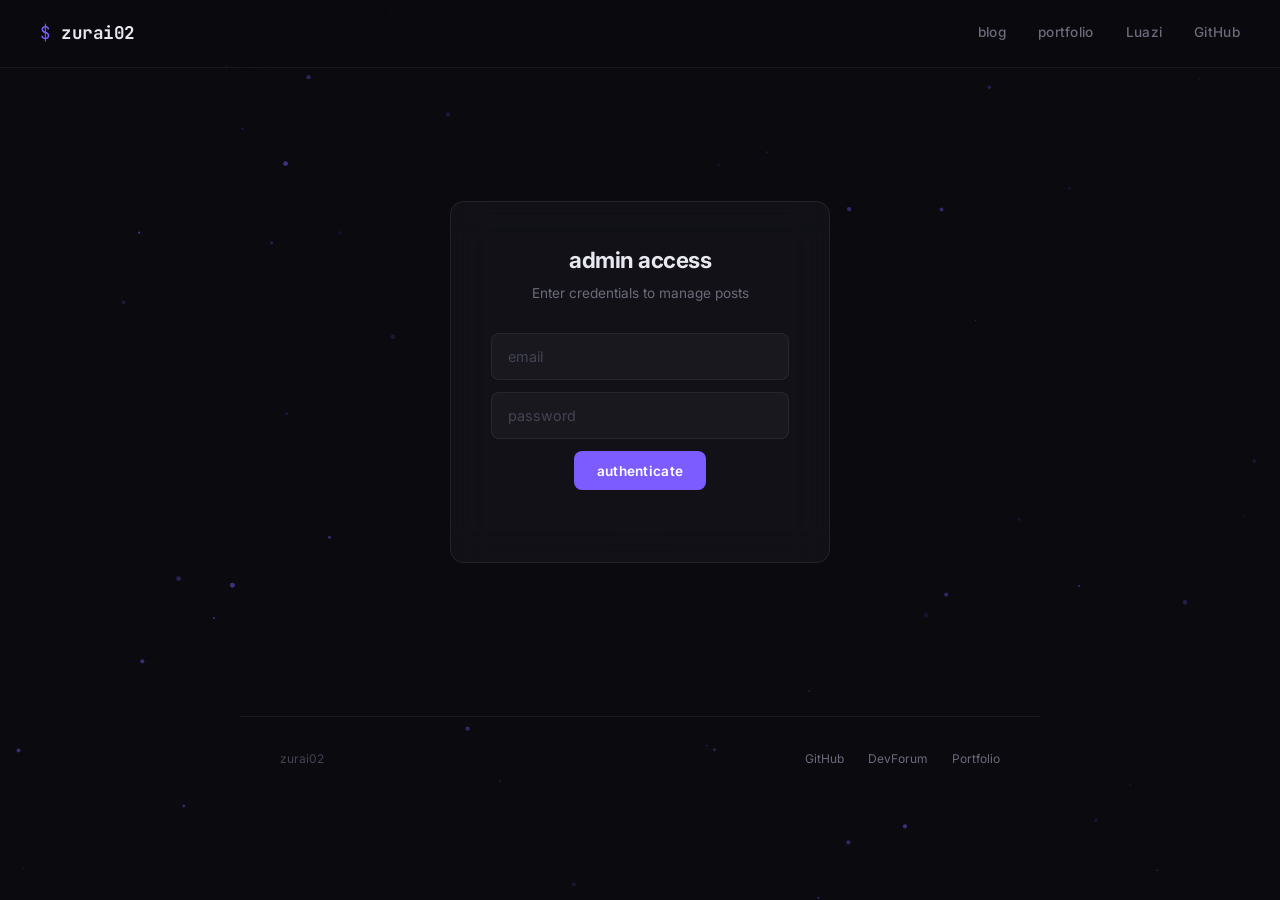
==== commit 064d319c: "Update index.html" ====
--- a/index.html
+++ b/index.html
@@ -3,11 +3,8 @@
 <head>
   <meta charset="UTF-8">
   <meta name="viewport" content="width=device-width, initial-scale=1.0">
-  <title>zurai02 — blog</title>
-  <meta name="description" content="Thoughts on Luau, systems programming, and squeezing frames.">
-  <meta property="og:title" content="zurai02 — blog">
-  <meta property="og:description" content="Thoughts on Luau, systems programming, and squeezing frames.">
-  <meta property="og:type" content="website">
+  <title>zurai02 — admin</title>
+  <meta name="description" content="Admin panel for zurai02 blog.">
   <link rel="icon" type="image/svg+xml" href="data:image/svg+xml,<svg xmlns='http://www.w3.org/2000/svg' viewBox='0 0 100 100'><rect width='100' height='100' rx='20' fill='%230a0a0f'/><text x='50' y='68' font-family='JetBrains Mono, monospace' font-size='60' font-weight='700' fill='%237c5cff' text-anchor='middle'>Z</text></svg>">
   <link rel="preconnect" href="https://fonts.googleapis.com">
   <link href="https://fonts.googleapis.com/css2?family=JetBrains+Mono:wght@300;400;500;600;700&family=Inter:wght@300;400;500;600;700&display=swap" rel="stylesheet">
@@ -30,44 +27,94 @@
   </nav>
 
   <main class="container">
-    <header class="hero">
-      <div class="hero-greeting" id="greeting"></div>
-      <h1 class="hero-title">
-        <span class="typewriter" id="typewriter"></span><span class="cursor">|</span>
-      </h1>
-      <p class="hero-subtitle">Thoughts on Luau, systems programming, and squeezing frames.</p>
-      <div class="hero-search">
-        <input type="text" id="search-input" placeholder="Search posts..." autocomplete="off">
-        <span class="search-icon">⌕</span>
+    <!-- Login Screen -->
+    <div class="admin-login" id="admin-login">
+      <div class="glass-card login-card">
+        <h2>admin access</h2>
+        <p class="login-subtitle">Enter credentials to manage posts</p>
+        <input type="email" id="login-email" placeholder="email" autocomplete="email">
+        <input type="password" id="login-password" placeholder="password" autocomplete="current-password">
+        <button class="btn-primary" id="login-btn" onclick="attemptLogin()">authenticate</button>
+        <p class="login-error" id="login-error"></p>
       </div>
-    </header>
+    </div>
 
-    <section class="posts-section">
-      <div class="section-header">
-        <span class="section-label">posts</span>
-        <div class="section-filters">
-          <span class="post-count" id="post-count"></span>
-          <select id="sort-select">
-            <option value="date-desc">Newest</option>
-            <option value="date-asc">Oldest</option>
-            <option value="title-asc">A–Z</option>
-          </select>
+    <!-- Admin Dashboard -->
+    <div class="admin-dashboard" id="admin-dashboard" style="display:none;">
+      <div class="admin-header">
+        <h2>post manager</h2>
+        <button class="btn-primary" onclick="showEditor()">+ new post</button>
+      </div>
+
+      <!-- GitHub sync panel -->
+      <div class="glass-card github-connect">
+        <p class="github-connect-label">GitHub sync — commits directly to zurai02/Blog/posts.json</p>
+        <div class="github-connect-row">
+          <input type="password" id="github-token-input" placeholder="GitHub personal access token (repo scope)" autocomplete="off">
+          <button class="btn-ghost btn-small" onclick="connectGithub()">connect</button>
+          <button class="btn-ghost btn-small" onclick="disconnectGithub()">disconnect</button>
+        </div>
+        <p class="github-status" id="github-status"></p>
+        <p class="github-note">Token is kept only in this tab's session storage — it clears when the tab closes and is never written to any file. Without a token, saving falls back to downloading posts.json.</p>
+      </div>
+
+      <div class="admin-filter-tabs" id="admin-filter-tabs">
+        <button class="tab active" data-filter="all" onclick="setAdminFilter('all')">all</button>
+        <button class="tab" data-filter="published" onclick="setAdminFilter('published')">published</button>
+        <button class="tab" data-filter="draft" onclick="setAdminFilter('draft')">drafts</button>
+      </div>
+
+      <div class="admin-posts-list" id="admin-posts-list"></div>
+
+      <!-- Editor -->
+      <div class="editor-overlay" id="editor-overlay" style="display:none;">
+        <div class="glass-card editor-card">
+          <div class="editor-header">
+            <h3 id="editor-title-label">new post</h3>
+            <button class="btn-ghost" onclick="closeEditor()">×</button>
+          </div>
+          <input type="text" id="edit-id" placeholder="post-id (url-safe, no spaces)" style="display:none;">
+          <input type="text" id="edit-title" placeholder="Post Title">
+          <input type="date" id="edit-date">
+          <input type="text" id="edit-tags" placeholder="tags (comma separated)">
+          <input type="text" id="edit-author" placeholder="author username">
+          <textarea id="edit-content" placeholder="Write your post in markdown..."></textarea>
+          <label class="checkbox-label">
+            <input type="checkbox" id="edit-draft">
+            save as draft (won't show on the public blog)
+          </label>
+          <label class="checkbox-label">
+            <input type="checkbox" id="edit-verified">
+            verified badge (shows a checkmark next to the author name)
+          </label>
+          <div class="editor-actions">
+            <button class="btn-ghost" onclick="closeEditor()">cancel</button>
+            <button class="btn-primary" onclick="savePost()">save post</button>
+          </div>
         </div>
       </div>
-      <div class="posts-grid" id="posts-grid"></div>
-      <div class="no-results" id="no-results" style="display:none">
-        <p>No posts match your search.</p>
-      </div>
-    </section>
+    </div>
+  </main>
 
-    <section class="tag-cloud-section">
-      <div class="section-header">
-        <span class="section-label">tags</span>
-      </div>
-      <div class="tag-cloud" id="tag-cloud"></div>
-    </section>
-  </main>
-  
+  <footer class="footer">
+    <span>zurai02</span>
+    <span class="footer-right">
+      <a href="https://github.com/zurai02" target="_blank">GitHub</a>
+      <a href="https://devforum.roblox.com/u/zurai02" target="_blank">DevForum</a>
+      <a href="https://zurai02.is-a.dev" target="_blank">Portfolio</a>
+    </span>
+  </footer>
+
   <script src="site.js"></script>
+  <script>
+    (function(){
+      if (localStorage.getItem('zurai_admin') === 'true') {
+        document.getElementById('admin-login').style.display = 'none';
+        document.getElementById('admin-dashboard').style.display = 'block';
+        renderAdminPosts();
+        updateGithubStatusDisplay();
+      }
+    })();
+  </script>
 </body>
 </html>
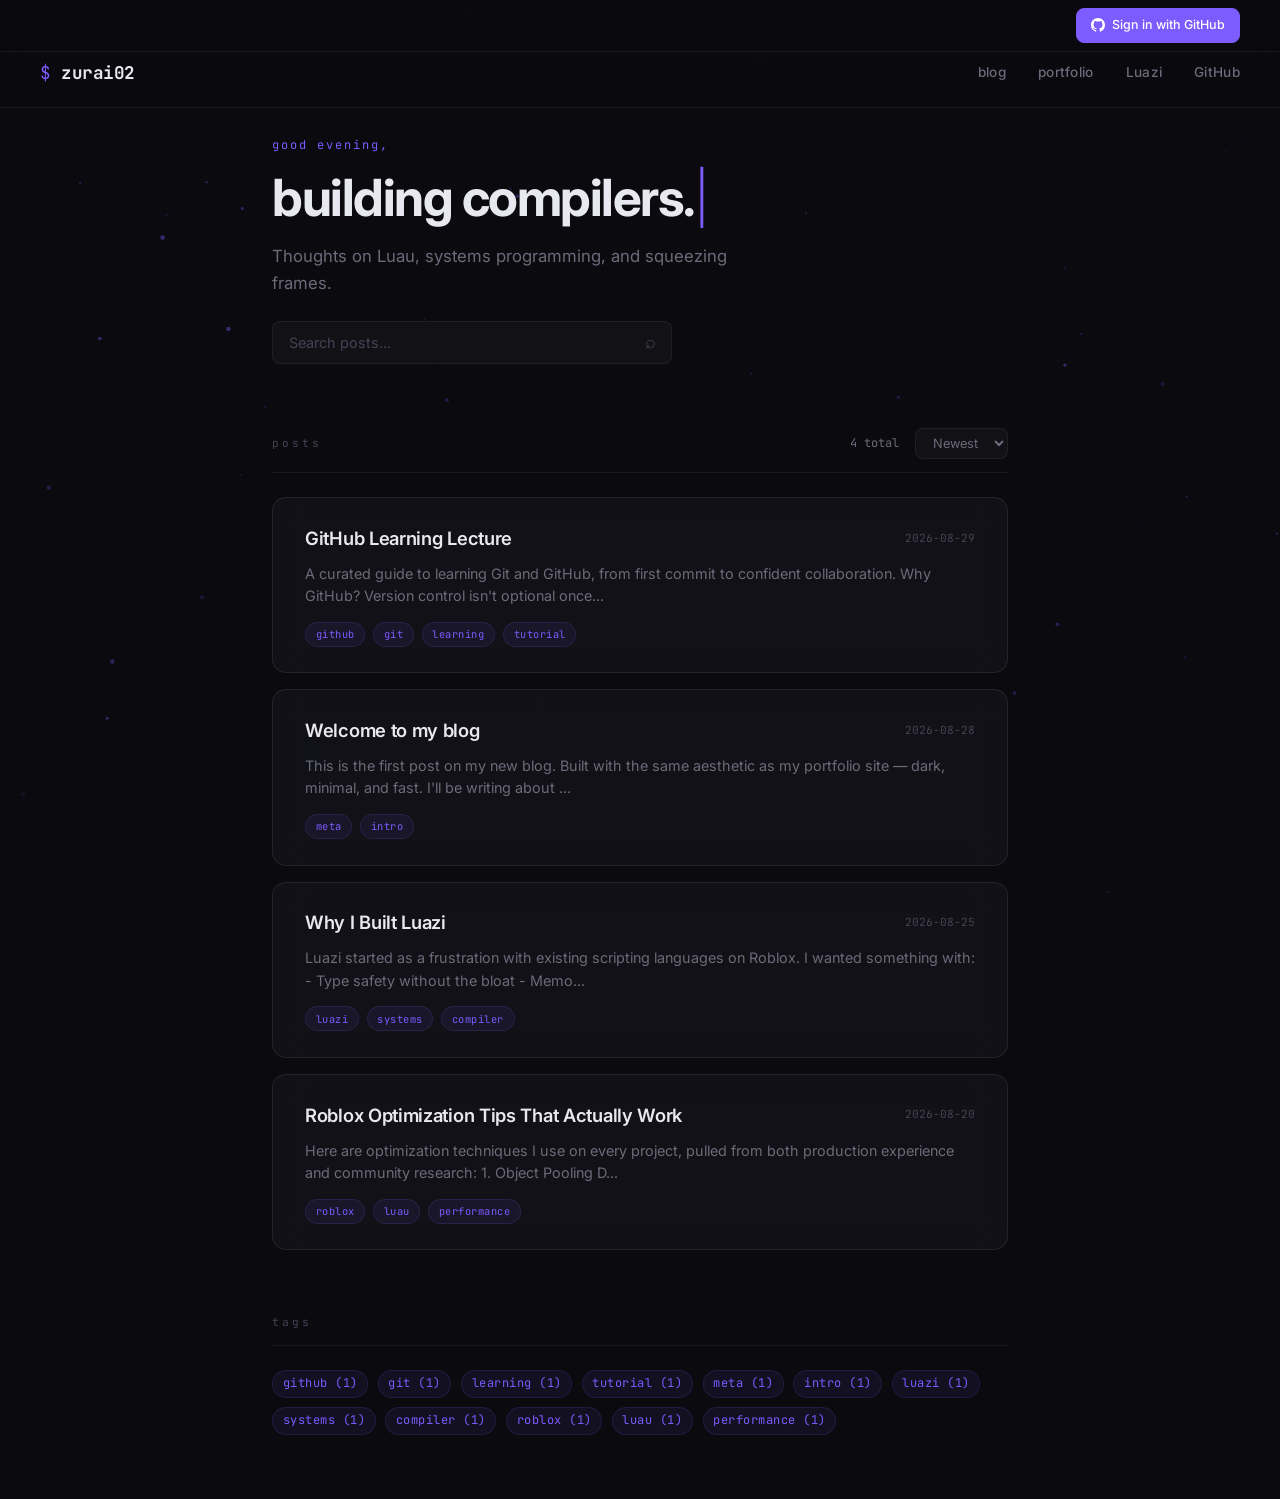
==== commit dd5b5785: "Update index.html" ====
--- a/index.html
+++ b/index.html
@@ -3,17 +3,260 @@
 <head>
   <meta charset="UTF-8">
   <meta name="viewport" content="width=device-width, initial-scale=1.0">
-  <title>zurai02 — admin</title>
-  <meta name="description" content="Admin panel for zurai02 blog.">
+  <title>zurai02 — blog</title>
+  <meta name="description" content="Thoughts on Luau, systems programming, and squeezing frames.">
+  <meta property="og:title" content="zurai02 — blog">
+  <meta property="og:description" content="Thoughts on Luau, systems programming, and squeezing frames.">
+  <meta property="og:type" content="website">
   <link rel="icon" type="image/svg+xml" href="data:image/svg+xml,<svg xmlns='http://www.w3.org/2000/svg' viewBox='0 0 100 100'><rect width='100' height='100' rx='20' fill='%230a0a0f'/><text x='50' y='68' font-family='JetBrains Mono, monospace' font-size='60' font-weight='700' fill='%237c5cff' text-anchor='middle'>Z</text></svg>">
   <link rel="preconnect" href="https://fonts.googleapis.com">
   <link href="https://fonts.googleapis.com/css2?family=JetBrains+Mono:wght@300;400;500;600;700&family=Inter:wght@300;400;500;600;700&display=swap" rel="stylesheet">
   <link rel="stylesheet" href="style.css">
+  <style>
+    /* ─── GITHUB AUTH STYLES ───────────────────────────── */
+    .auth-bar {
+      position: fixed;
+      top: 0; left: 0; right: 0;
+      z-index: 101;
+      display: flex;
+      align-items: center;
+      justify-content: flex-end;
+      padding: 0.5rem 2.5rem;
+      background: rgba(10, 10, 15, 0.5);
+      backdrop-filter: blur(12px);
+      border-bottom: 1px solid var(--border);
+      gap: 0.8rem;
+    }
+    .auth-bar .user-chip {
+      display: flex;
+      align-items: center;
+      gap: 0.5rem;
+      font-family: var(--font-mono);
+      font-size: 0.72rem;
+      color: var(--text-muted);
+    }
+    .auth-bar .user-chip img {
+      width: 22px; height: 22px;
+      border-radius: 50%;
+      border: 1px solid var(--border);
+    }
+    .auth-bar .user-chip .user-name {
+      color: var(--text);
+      font-weight: 600;
+    }
+    .btn-auth {
+      display: flex;
+      align-items: center;
+      gap: 0.4rem;
+      background: rgba(255,255,255,0.04);
+      border: 1px solid var(--border);
+      border-radius: var(--radius-sm);
+      padding: 0.4rem 0.9rem;
+      color: var(--text-muted);
+      font-family: var(--font-sans);
+      font-size: 0.78rem;
+      font-weight: 500;
+      cursor: pointer;
+      transition: all var(--transition);
+      text-decoration: none;
+    }
+    .btn-auth:hover {
+      border-color: var(--accent);
+      color: var(--text);
+    }
+    .btn-auth svg {
+      width: 14px; height: 14px;
+      fill: currentColor;
+    }
+    .btn-auth.primary {
+      background: var(--accent);
+      border-color: var(--accent);
+      color: #fff;
+    }
+    .btn-auth.primary:hover {
+      background: #9175ff;
+      box-shadow: 0 4px 20px var(--accent-glow);
+    }
+    .btn-auth.danger {
+      border-color: rgba(248,81,73,0.3);
+      color: #f85149;
+    }
+    .btn-auth.danger:hover {
+      background: rgba(248,81,73,0.1);
+      border-color: #f85149;
+    }
+
+    /* New Post FAB */
+    .fab-new-post {
+      position: fixed;
+      bottom: 2rem;
+      right: 2rem;
+      z-index: 90;
+      width: 56px; height: 56px;
+      border-radius: 50%;
+      background: var(--accent);
+      color: #fff;
+      border: none;
+      font-size: 1.6rem;
+      cursor: pointer;
+      box-shadow: 0 4px 20px var(--accent-glow);
+      transition: all var(--transition);
+      display: flex;
+      align-items: center;
+      justify-content: center;
+      opacity: 0;
+      transform: scale(0.8);
+      pointer-events: none;
+    }
+    .fab-new-post.visible {
+      opacity: 1;
+      transform: scale(1);
+      pointer-events: auto;
+    }
+    .fab-new-post:hover {
+      transform: scale(1.1);
+      box-shadow: 0 6px 30px var(--accent-glow);
+    }
+
+    /* Public Editor Overlay */
+    .public-editor-overlay {
+      position: fixed;
+      top: 0; left: 0; right: 0; bottom: 0;
+      background: rgba(10, 10, 15, 0.9);
+      backdrop-filter: blur(12px);
+      z-index: 200;
+      display: none;
+      align-items: center;
+      justify-content: center;
+      padding: 2rem;
+    }
+    .public-editor-overlay.active {
+      display: flex;
+    }
+    .public-editor-card {
+      width: 100%;
+      max-width: 700px;
+      max-height: 90vh;
+      overflow-y: auto;
+    }
+    .public-editor-card .editor-header {
+      display: flex;
+      align-items: center;
+      justify-content: space-between;
+      margin-bottom: 1.2rem;
+    }
+    .public-editor-card .editor-header h3 {
+      font-size: 1.2rem;
+      font-weight: 600;
+    }
+    .public-editor-card input,
+    .public-editor-card textarea {
+      width: 100%;
+      background: rgba(255,255,255,0.03);
+      border: 1px solid var(--border);
+      border-radius: var(--radius-sm);
+      padding: 0.85rem 1rem;
+      color: var(--text);
+      font-family: var(--font-sans);
+      font-size: 0.9rem;
+      margin-bottom: 0.8rem;
+      transition: border-color var(--transition);
+      outline: none;
+    }
+    .public-editor-card input:focus,
+    .public-editor-card textarea:focus {
+      border-color: var(--accent);
+    }
+    .public-editor-card textarea {
+      min-height: 250px;
+      font-family: var(--font-mono);
+      font-size: 0.8rem;
+      line-height: 1.6;
+      resize: vertical;
+    }
+    .public-editor-card .editor-actions {
+      display: flex;
+      justify-content: flex-end;
+      gap: 0.8rem;
+      margin-top: 0.5rem;
+    }
+    .public-editor-card .login-hint {
+      font-size: 0.8rem;
+      color: var(--text-dim);
+      margin-bottom: 1rem;
+      text-align: center;
+    }
+    .public-editor-card .login-hint a {
+      color: var(--accent);
+      text-decoration: none;
+    }
+    .public-editor-card .login-hint a:hover {
+      text-decoration: underline;
+    }
+
+    /* Post author badge on cards */
+    .post-card-author {
+      display: flex;
+      align-items: center;
+      gap: 0.4rem;
+      margin-bottom: 0.6rem;
+    }
+    .post-card-author img {
+      width: 18px; height: 18px;
+      border-radius: 50%;
+      border: 1px solid var(--border);
+    }
+    .post-card-author span {
+      font-family: var(--font-mono);
+      font-size: 0.7rem;
+      color: var(--text-dim);
+    }
+
+    /* Toast */
+    .toast {
+      position: fixed;
+      bottom: 2rem;
+      left: 50%;
+      transform: translateX(-50%) translateY(100px);
+      background: var(--bg-elevated);
+      border: 1px solid var(--border);
+      border-radius: var(--radius-sm);
+      padding: 0.8rem 1.4rem;
+      font-size: 0.85rem;
+      color: var(--text);
+      z-index: 300;
+      opacity: 0;
+      transition: all 0.3s ease;
+      pointer-events: none;
+      white-space: nowrap;
+    }
+    .toast.show {
+      transform: translateX(-50%) translateY(0);
+      opacity: 1;
+    }
+    .toast.success { border-color: rgba(74,222,128,0.4); color: #4ade80; }
+    .toast.error { border-color: rgba(248,81,73,0.4); color: #f85149; }
+
+    @media (max-width: 640px) {
+      .auth-bar { padding: 0.5rem 1.2rem; }
+      .auth-bar .user-chip .user-name { display: none; }
+    }
+  </style>
 </head>
 <body>
   <canvas id="particle-canvas"></canvas>
 
-  <nav class="nav">
+  <!-- Auth Bar -->
+  <div class="auth-bar" id="auth-bar">
+    <span id="auth-content">
+      <a class="btn-auth" id="github-signin-btn" href="#">
+        <svg viewBox="0 0 16 16"><path d="M8 0c4.42 0 8 3.58 8 8a8.013 8.013 0 0 1-5.45 7.59c-.4.08-.55-.17-.55-.38 0-.27.01-1.13.01-2.2 0-.75-.25-1.23-.54-1.48 1.78-.2 3.65-.88 3.65-3.95 0-.88-.31-1.59-.82-2.15.08-.2.36-1.02-.08-2.12 0 0-.67-.22-2.2.82-.64-.18-1.32-.27-2-.27-.68 0-1.36.09-2 .27-1.53-1.03-2.2-.82-2.2-.82-.44 1.1-.16 1.92-.08 2.12-.51.56-.82 1.28-.82 2.15 0 3.06 1.86 3.75 3.64 3.95-.23.2-.44.55-.51 1.07-.46.21-1.61.55-2.33-.66-.15-.24-.6-.83-1.23-.82-.67.01-.27.38.01.53.34.19.73.9.82 1.13.16.45.68 1.31 2.69.94 0 .67.01 1.3.01 1.49 0 .21-.15.45-.55.38A7.995 7.995 0 0 1 0 8c0-4.42 3.58-8 8-8z"/></svg>
+        Sign in with GitHub
+      </a>
+    </span>
+  </div>
+
+  <nav class="nav" style="top: 40px;">
     <a href="/Blog" class="nav-brand">zurai02</a>
     <div class="nav-links" id="nav-links">
       <a href="/Blog">blog</a>
@@ -26,95 +269,460 @@
     </button>
   </nav>
 
-  <main class="container">
-    <!-- Login Screen -->
-    <div class="admin-login" id="admin-login">
-      <div class="glass-card login-card">
-        <h2>admin access</h2>
-        <p class="login-subtitle">Enter credentials to manage posts</p>
-        <input type="email" id="login-email" placeholder="email" autocomplete="email">
-        <input type="password" id="login-password" placeholder="password" autocomplete="current-password">
-        <button class="btn-primary" id="login-btn" onclick="attemptLogin()">authenticate</button>
-        <p class="login-error" id="login-error"></p>
+  <main class="container" style="padding-top: 8.5rem;">
+    <header class="hero">
+      <div class="hero-greeting" id="greeting"></div>
+      <h1 class="hero-title">
+        <span class="typewriter" id="typewriter"></span><span class="cursor">|</span>
+      </h1>
+      <p class="hero-subtitle">Thoughts on Luau, systems programming, and squeezing frames.</p>
+      <div class="hero-search">
+        <input type="text" id="search-input" placeholder="Search posts..." autocomplete="off">
+        <span class="search-icon">⌕</span>
+      </div>
+    </header>
+
+    <section class="posts-section">
+      <div class="section-header">
+        <span class="section-label">posts</span>
+        <div class="section-filters">
+          <span class="post-count" id="post-count"></span>
+          <select id="sort-select">
+            <option value="date-desc">Newest</option>
+            <option value="date-asc">Oldest</option>
+            <option value="title-asc">A–Z</option>
+          </select>
+        </div>
+      </div>
+      <div class="posts-grid" id="posts-grid"></div>
+      <div class="no-results" id="no-results" style="display:none">
+        <p>No posts match your search.</p>
+      </div>
+    </section>
+
+    <section class="tag-cloud-section">
+      <div class="section-header">
+        <span class="section-label">tags</span>
+      </div>
+      <div class="tag-cloud" id="tag-cloud"></div>
+    </section>
+  </main>
+
+  <!-- New Post FAB -->
+  <button class="fab-new-post" id="fab-new-post" onclick="openPublicEditor()" title="New Post">
+    <svg width="24" height="24" viewBox="0 0 24 24" fill="none" stroke="currentColor" stroke-width="2.5" stroke-linecap="round" stroke-linejoin="round"><line x1="12" y1="5" x2="12" y2="19"></line><line x1="5" y1="12" x2="19" y2="12"></line></svg>
+  </button>
+
+  <!-- Public Editor Overlay -->
+  <div class="public-editor-overlay" id="public-editor-overlay">
+    <div class="glass-card public-editor-card">
+      <div class="editor-header">
+        <h3 id="public-editor-title">new post</h3>
+        <button class="btn-ghost" onclick="closePublicEditor()">×</button>
+      </div>
+      <div class="login-hint" id="editor-login-hint" style="display:none;">
+        <a href="#" onclick="signInWithGitHub(); return false;">Sign in with GitHub</a> to publish your post
+      </div>
+      <input type="text" id="pub-edit-id" placeholder="post-id (url-safe, no spaces)" style="display:none;">
+      <input type="text" id="pub-edit-title" placeholder="Post Title">
+      <input type="date" id="pub-edit-date">
+      <input type="text" id="pub-edit-tags" placeholder="tags (comma separated)">
+      <textarea id="pub-edit-content" placeholder="Write your post in markdown..."></textarea>
+      <div class="editor-actions">
+        <button class="btn-ghost" onclick="closePublicEditor()">cancel</button>
+        <button class="btn-primary" id="pub-save-btn" onclick="savePublicPost()">publish post</button>
       </div>
     </div>
-
-    <!-- Admin Dashboard -->
-    <div class="admin-dashboard" id="admin-dashboard" style="display:none;">
-      <div class="admin-header">
-        <h2>post manager</h2>
-        <button class="btn-primary" onclick="showEditor()">+ new post</button>
-      </div>
-
-      <!-- GitHub sync panel -->
-      <div class="glass-card github-connect">
-        <p class="github-connect-label">GitHub sync — commits directly to zurai02/Blog/posts.json</p>
-        <div class="github-connect-row">
-          <input type="password" id="github-token-input" placeholder="GitHub personal access token (repo scope)" autocomplete="off">
-          <button class="btn-ghost btn-small" onclick="connectGithub()">connect</button>
-          <button class="btn-ghost btn-small" onclick="disconnectGithub()">disconnect</button>
-        </div>
-        <p class="github-status" id="github-status"></p>
-        <p class="github-note">Token is kept only in this tab's session storage — it clears when the tab closes and is never written to any file. Without a token, saving falls back to downloading posts.json.</p>
-      </div>
-
-      <div class="admin-filter-tabs" id="admin-filter-tabs">
-        <button class="tab active" data-filter="all" onclick="setAdminFilter('all')">all</button>
-        <button class="tab" data-filter="published" onclick="setAdminFilter('published')">published</button>
-        <button class="tab" data-filter="draft" onclick="setAdminFilter('draft')">drafts</button>
-      </div>
-
-      <div class="admin-posts-list" id="admin-posts-list"></div>
-
-      <!-- Editor -->
-      <div class="editor-overlay" id="editor-overlay" style="display:none;">
-        <div class="glass-card editor-card">
-          <div class="editor-header">
-            <h3 id="editor-title-label">new post</h3>
-            <button class="btn-ghost" onclick="closeEditor()">×</button>
-          </div>
-          <input type="text" id="edit-id" placeholder="post-id (url-safe, no spaces)" style="display:none;">
-          <input type="text" id="edit-title" placeholder="Post Title">
-          <input type="date" id="edit-date">
-          <input type="text" id="edit-tags" placeholder="tags (comma separated)">
-          <input type="text" id="edit-author" placeholder="author username">
-          <textarea id="edit-content" placeholder="Write your post in markdown..."></textarea>
-          <label class="checkbox-label">
-            <input type="checkbox" id="edit-draft">
-            save as draft (won't show on the public blog)
-          </label>
-          <label class="checkbox-label">
-            <input type="checkbox" id="edit-verified">
-            verified badge (shows a checkmark next to the author name)
-          </label>
-          <div class="editor-actions">
-            <button class="btn-ghost" onclick="closeEditor()">cancel</button>
-            <button class="btn-primary" onclick="savePost()">save post</button>
-          </div>
-        </div>
-      </div>
-    </div>
-  </main>
-
-  <footer class="footer">
-    <span>zurai02</span>
-    <span class="footer-right">
-      <a href="https://github.com/zurai02" target="_blank">GitHub</a>
-      <a href="https://devforum.roblox.com/u/zurai02" target="_blank">DevForum</a>
-      <a href="https://zurai02.is-a.dev" target="_blank">Portfolio</a>
-    </span>
-  </footer>
+  </div>
+
+  <!-- Toast -->
+  <div class="toast" id="toast"></div>
 
   <script src="site.js"></script>
   <script>
-    (function(){
-      if (localStorage.getItem('zurai_admin') === 'true') {
-        document.getElementById('admin-login').style.display = 'none';
-        document.getElementById('admin-dashboard').style.display = 'block';
-        renderAdminPosts();
-        updateGithubStatusDisplay();
+    // ═══════════════════════════════════════════════════════
+    // GITHUB OAUTH 2.0 — PUBLIC SIGN-IN & POSTING
+    // ═══════════════════════════════════════════════════════
+
+    const GITHUB_CONFIG = {
+      clientId: 'Ov23limdCh9gLE61RQ8a',
+      redirectUri: 'https://zurai02.github.io/Blog/',
+      scope: 'read:user user:email',
+      authUrl: 'https://github.com/login/oauth/authorize'
+    };
+
+    // ─── State Management ────────────────────────────────
+    function generateState() {
+      const arr = new Uint8Array(16);
+      crypto.getRandomValues(arr);
+      return Array.from(arr, b => b.toString(16).padStart(2,'0')).join('');
+    }
+
+    function getGitHubUser() {
+      try { return JSON.parse(localStorage.getItem('github_user') || 'null'); }
+      catch { return null; }
+    }
+
+    function setGitHubUser(user) {
+      if (user) localStorage.setItem('github_user', JSON.stringify(user));
+      else localStorage.removeItem('github_user');
+    }
+
+    function getGitHubToken() {
+      return localStorage.getItem('github_access_token') || '';
+    }
+
+    function setGitHubToken(token) {
+      if (token) localStorage.setItem('github_access_token', token);
+      else localStorage.removeItem('github_access_token');
+    }
+
+    // ─── Toast ───────────────────────────────────────────
+    function showToast(msg, type = 'success') {
+      const t = document.getElementById('toast');
+      t.textContent = msg;
+      t.className = 'toast show ' + type;
+      setTimeout(() => t.classList.remove('show'), 3000);
+    }
+
+    // ─── Auth UI ─────────────────────────────────────────
+    function renderAuthBar() {
+      const user = getGitHubUser();
+      const container = document.getElementById('auth-content');
+      const fab = document.getElementById('fab-new-post');
+
+      if (user) {
+        container.innerHTML = `
+          <div class="user-chip">
+            <img src="${user.avatar_url}" alt="avatar" onerror="this.src='https://github.com/ghost.png'">
+            <span class="user-name">${user.login}</span>
+          </div>
+          <button class="btn-auth danger" onclick="signOutGitHub()">
+            <svg viewBox="0 0 16 16" width="14" height="14" fill="currentColor"><path d="M2 2.75C2 1.784 2.784 1 3.75 1h2.5a.75.75 0 010 1.5h-2.5a.25.25 0 00-.25.25v10.5c0 .138.112.25.25.25h2.5a.75.75 0 010 1.5h-2.5A1.75 1.75 0 012 13.25V2.75zm10.44 4.5H6.75a.75.75 0 000 1.5h5.69l-1.97 1.97a.75.75 0 101.06 1.06l3.25-3.25a.75.75 0 000-1.06L11.53 3.22a.75.75 0 10-1.06 1.06l1.97 1.97z"/></svg>
+            Sign out
+          </button>
+        `;
+        fab.classList.add('visible');
+      } else {
+        container.innerHTML = `
+          <a class="btn-auth primary" id="github-signin-btn" href="#" onclick="signInWithGitHub(); return false;">
+            <svg viewBox="0 0 16 16"><path d="M8 0c4.42 0 8 3.58 8 8a8.013 8.013 0 0 1-5.45 7.59c-.4.08-.55-.17-.55-.38 0-.27.01-1.13.01-2.2 0-.75-.25-1.23-.54-1.48 1.78-.2 3.65-.88 3.65-3.95 0-.88-.31-1.59-.82-2.15.08-.2.36-1.02-.08-2.12 0 0-.67-.22-2.2.82-.64-.18-1.32-.27-2-.27-.68 0-1.36.09-2 .27-1.53-1.03-2.2-.82-2.2-.82-.44 1.1-.16 1.92-.08 2.12-.51.56-.82 1.28-.82 2.15 0 3.06 1.86 3.75 3.64 3.95-.23.2-.44.55-.51 1.07-.46.21-1.61.55-2.33-.66-.15-.24-.6-.83-1.23-.82-.67.01-.27.38.01.53.34.19.73.9.82 1.13.16.45.68 1.31 2.69.94 0 .67.01 1.3.01 1.49 0 .21-.15.45-.55.38A7.995 7.995 0 0 1 0 8c0-4.42 3.58-8 8-8z"/></svg>
+            Sign in with GitHub
+          </a>
+        `;
+        fab.classList.remove('visible');
       }
-    })();
+    }
+
+    // ─── Sign In ─────────────────────────────────────────
+    function signInWithGitHub() {
+      const state = generateState();
+      localStorage.setItem('github_oauth_state', state);
+
+      const params = new URLSearchParams({
+        client_id: GITHUB_CONFIG.clientId,
+        redirect_uri: GITHUB_CONFIG.redirectUri,
+        scope: GITHUB_CONFIG.scope,
+        state: state,
+        allow_signup: 'true'
+      });
+
+      window.location.href = `${GITHUB_CONFIG.authUrl}?${params.toString()}`;
+    }
+
+    function signOutGitHub() {
+      setGitHubUser(null);
+      setGitHubToken('');
+      localStorage.removeItem('github_oauth_state');
+      renderAuthBar();
+      showToast('Signed out');
+    }
+
+    // ─── Handle OAuth Callback ───────────────────────────
+    async function handleOAuthCallback() {
+      const urlParams = new URLSearchParams(window.location.search);
+      const code = urlParams.get('code');
+      const state = urlParams.get('state');
+      const error = urlParams.get('error');
+
+      if (error) {
+        showToast('Auth failed: ' + error, 'error');
+        // Clean URL
+        window.history.replaceState({}, document.title, window.location.pathname);
+        return;
+      }
+
+      if (!code || !state) return;
+
+      const savedState = localStorage.getItem('github_oauth_state');
+      if (state !== savedState) {
+        showToast('Security error: state mismatch', 'error');
+        window.history.replaceState({}, document.title, window.location.pathname);
+        return;
+      }
+
+      // Clean URL immediately
+      window.history.replaceState({}, document.title, window.location.pathname);
+
+      // ─── EXCHANGE CODE FOR TOKEN ─────────────────────
+      // We use a CORS proxy to call GitHub's token endpoint
+      // In production, you should use your own backend
+      showToast('Exchanging code for token...');
+
+      try {
+        // Try multiple CORS proxies
+        const proxyUrls = [
+          'https://corsproxy.io/?',
+          'https://api.allorigins.win/raw?url=',
+          'https://api.codetabs.com/v1/proxy?quest='
+        ];
+
+        const tokenUrl = 'https://github.com/login/oauth/access_token';
+        const body = new URLSearchParams({
+          client_id: GITHUB_CONFIG.clientId,
+          client_secret: 'ff426a931e2c7c83fc73a6d8707d89440e5fe923',
+          code: code,
+          redirect_uri: GITHUB_CONFIG.redirectUri,
+          state: state
+        });
+
+        let tokenData = null;
+        let lastErr = null;
+
+        for (const proxy of proxyUrls) {
+          try {
+            const res = await fetch(proxy + encodeURIComponent(tokenUrl), {
+              method: 'POST',
+              headers: { 'Accept': 'application/json', 'Content-Type': 'application/x-www-form-urlencoded' },
+              body: body.toString()
+            });
+            if (res.ok) {
+              const data = await res.json();
+              if (data.access_token) {
+                tokenData = data;
+                break;
+              }
+            }
+          } catch (e) { lastErr = e; }
+        }
+
+        // Fallback: try direct fetch (may work on some browsers/configs)
+        if (!tokenData) {
+          try {
+            const res = await fetch(tokenUrl, {
+              method: 'POST',
+              headers: { 'Accept': 'application/json', 'Content-Type': 'application/x-www-form-urlencoded' },
+              body: body.toString()
+            });
+            if (res.ok) {
+              const data = await res.json();
+              if (data.access_token) tokenData = data;
+            }
+          } catch (e) { /* ignore */ }
+        }
+
+        if (!tokenData || !tokenData.access_token) {
+          showToast('Could not exchange code. Try signing in again.', 'error');
+          return;
+        }
+
+        setGitHubToken(tokenData.access_token);
+
+        // Fetch user profile
+        const userRes = await fetch('https://api.github.com/user', {
+          headers: {
+            'Authorization': `Bearer ${tokenData.access_token}`,
+            'Accept': 'application/vnd.github+json'
+          }
+        });
+
+        if (!userRes.ok) {
+          showToast('Could not fetch user profile', 'error');
+          return;
+        }
+
+        const user = await userRes.json();
+        setGitHubUser(user);
+        renderAuthBar();
+        showToast(`Welcome, ${user.login}!`);
+
+      } catch (e) {
+        console.error('OAuth error:', e);
+        showToast('Authentication failed. Please try again.', 'error');
+      }
+    }
+
+    // ─── Public Editor ───────────────────────────────────
+    function openPublicEditor() {
+      const user = getGitHubUser();
+      const overlay = document.getElementById('public-editor-overlay');
+      const hint = document.getElementById('editor-login-hint');
+      const saveBtn = document.getElementById('pub-save-btn');
+
+      // Reset fields
+      document.getElementById('pub-edit-id').value = '';
+      document.getElementById('pub-edit-title').value = '';
+      document.getElementById('pub-edit-date').value = new Date().toISOString().split('T')[0];
+      document.getElementById('pub-edit-tags').value = '';
+      document.getElementById('pub-edit-content').value = '';
+      document.getElementById('public-editor-title').textContent = 'new post';
+
+      if (!user) {
+        hint.style.display = 'block';
+        saveBtn.textContent = 'sign in to publish';
+        saveBtn.onclick = function() { signInWithGitHub(); };
+      } else {
+        hint.style.display = 'none';
+        saveBtn.textContent = 'publish post';
+        saveBtn.onclick = savePublicPost;
+      }
+
+      overlay.classList.add('active');
+    }
+
+    function closePublicEditor() {
+      document.getElementById('public-editor-overlay').classList.remove('active');
+    }
+
+    async function savePublicPost() {
+      const user = getGitHubUser();
+      if (!user) {
+        signInWithGitHub();
+        return;
+      }
+
+      const id = document.getElementById('pub-edit-id').value.trim().toLowerCase().replace(/\s+/g, '-').replace(/[^a-z0-9-]/g, '');
+      const title = document.getElementById('pub-edit-title').value.trim();
+      const date = document.getElementById('pub-edit-date').value;
+      const tags = document.getElementById('pub-edit-tags').value.split(',').map(t => t.trim()).filter(Boolean);
+      const content = document.getElementById('pub-edit-content').value;
+
+      if (!id) { showToast('Post ID is required', 'error'); return; }
+      if (!title) { showToast('Title is required', 'error'); return; }
+      if (!content) { showToast('Content is required', 'error'); return; }
+
+      // Load current posts
+      let posts = [];
+      try {
+        const res = await fetch('posts.json');
+        posts = await res.json();
+        if (!Array.isArray(posts)) posts = [];
+      } catch (e) { posts = []; }
+
+      if (posts.some(p => p.id === id)) {
+        showToast('A post with that ID already exists', 'error');
+        return;
+      }
+
+      const newPost = {
+        id, title,
+        date: date || new Date().toISOString().split('T')[0],
+        tags,
+        content,
+        author: user.login,
+        author_avatar: user.avatar_url,
+        draft: false
+      };
+
+      posts.push(newPost);
+      posts.sort((a, b) => new Date(b.date) - new Date(a.date));
+
+      // Try to commit via GitHub API if token available
+      const token = getGitHubToken();
+      if (token) {
+        try {
+          const owner = 'zurai02';
+          const repo = 'Blog';
+          const path = 'posts.json';
+
+          // Get current file SHA
+          const shaRes = await fetch(`https://api.github.com/repos/${owner}/${repo}/contents/${path}`, {
+            headers: { 'Authorization': `Bearer ${token}`, 'Accept': 'application/vnd.github+json' }
+          });
+
+          let sha = null;
+          if (shaRes.ok) {
+            const shaData = await shaRes.json();
+            sha = shaData.sha;
+          }
+
+          const body = {
+            message: `Add post: ${title} by ${user.login}`,
+            content: btoa(unescape(encodeURIComponent(JSON.stringify(posts, null, 2)))),
+            ...(sha && { sha })
+          };
+
+          const putRes = await fetch(`https://api.github.com/repos/${owner}/${repo}/contents/${path}`, {
+            method: 'PUT',
+            headers: {
+              'Authorization': `Bearer ${token}`,
+              'Accept': 'application/vnd.github+json',
+              'Content-Type': 'application/json'
+            },
+            body: JSON.stringify(body)
+          });
+
+          if (putRes.ok) {
+            showToast('Post published to GitHub!');
+            closePublicEditor();
+            // Reload posts
+            setTimeout(() => renderPosts(), 500);
+            return;
+          }
+        } catch (e) {
+          console.error('GitHub commit failed:', e);
+        }
+      }
+
+      // Fallback: download posts.json
+      const blob = new Blob([JSON.stringify(posts, null, 2)], { type: 'application/json' });
+      const url = URL.createObjectURL(blob);
+      const a = document.createElement('a');
+      a.href = url;
+      a.download = 'posts.json';
+      a.click();
+      URL.revokeObjectURL(url);
+
+      showToast('Post saved! Download posts.json and commit it.', 'success');
+      closePublicEditor();
+      setTimeout(() => renderPosts(), 500);
+    }
+
+    // ─── Override renderPostCard to show author ──────────
+    const originalRenderPostCard = renderPostCard;
+    renderPostCard = function(post) {
+      const excerpt = post.content
+        .replace(/```[\s\S]*?```/g, '[code]')
+        .replace(/[#*_`]/g, '')
+        .substring(0, 140) + '...';
+
+      const tagsHtml = post.tags.map(t => `<span class="tag">${t}</span>`).join('');
+
+      const authorHtml = post.author
+        ? `<div class="post-card-author">
+             <img src="${post.author_avatar || 'https://github.com/ghost.png'}" alt="" onerror="this.src='https://github.com/ghost.png'">
+             <span>@${post.author}</span>
+           </div>`
+        : '';
+
+      return `
+        <a href="post.html?id=${post.id}" class="post-card reveal">
+          ${authorHtml}
+          <div class="post-card-header">
+            <span class="post-card-title">${escapeHtml(post.title)}</span>
+            <span class="post-card-date">${post.date}</span>
+          </div>
+          <p class="post-card-excerpt">${escapeHtml(excerpt)}</p>
+          <div class="post-card-tags">${tagsHtml}</div>
+        </a>
+      `;
+    };
+
+    // ─── Init ────────────────────────────────────────────
+    document.addEventListener('DOMContentLoaded', () => {
+      renderAuthBar();
+      handleOAuthCallback();
+    });
   </script>
 </body>
-</html>
+        </html>
--- a/style.css
+++ b/style.css
@@ -347,6 +347,19 @@
   white-space: nowrap;
 }
 
+/* Author line on post cards */
+.post-card-author {
+  display: flex;
+  align-items: center;
+  font-family: var(--font-mono);
+  font-size: 0.7rem;
+  color: var(--text-dim);
+  margin-bottom: 0.7rem;
+}
+.post-card-author .author-name {
+  color: var(--text-muted);
+}
+
 .post-card-excerpt {
   font-size: 0.9rem;
   color: var(--text-muted);
@@ -376,6 +389,43 @@
   letter-spacing: 0.5px;
 }
 
+/* Verified badge — used on post cards, single-post header, admin list */
+.verified-badge {
+  display: inline-block;
+  vertical-align: -2px;
+  margin-left: 4px;
+  flex-shrink: 0;
+}
+
+/* Draft badge — admin list + card */
+.draft-badge {
+  display: inline-block;
+  font-family: var(--font-mono);
+  font-size: 0.6rem;
+  color: #ffb85c;
+  background: rgba(255, 184, 92, 0.12);
+  border: 1px solid rgba(255, 184, 92, 0.3);
+  padding: 0.1rem 0.55rem;
+  border-radius: 100px;
+  text-transform: lowercase;
+  letter-spacing: 0.5px;
+  margin-left: 0.6rem;
+  vertical-align: middle;
+}
+
+/* Draft preview banner on the single-post page */
+.draft-banner {
+  background: rgba(255, 184, 92, 0.1);
+  border: 1px solid rgba(255, 184, 92, 0.3);
+  color: #ffb85c;
+  font-family: var(--font-mono);
+  font-size: 0.75rem;
+  padding: 0.7rem 1rem;
+  border-radius: var(--radius-sm);
+  margin-bottom: 1.5rem;
+  letter-spacing: 0.2px;
+}
+
 /* Tag Cloud */
 .tag-cloud-section {
   margin-top: 4rem;
@@ -431,10 +481,21 @@
   color: var(--accent);
 }
 
+.post-author {
+  font-family: var(--font-mono);
+  font-size: 0.75rem;
+  color: var(--text-muted);
+  display: inline-flex;
+  align-items: center;
+}
+
 .post-date {
   font-family: var(--font-mono);
   font-size: 0.75rem;
   color: var(--text-dim);
+}
+.post-date::before {
+  content: '• ';
 }
 
 .post-readtime {
@@ -756,6 +817,83 @@
   letter-spacing: -0.5px;
 }
 
+/* GitHub sync panel */
+.github-connect {
+  padding: 1.2rem 1.4rem;
+  margin-bottom: 1.5rem;
+}
+.github-connect-label {
+  font-family: var(--font-mono);
+  font-size: 0.7rem;
+  color: var(--text-dim);
+  text-transform: lowercase;
+  letter-spacing: 1px;
+  margin-bottom: 0.9rem;
+}
+.github-connect-row {
+  display: flex;
+  gap: 0.6rem;
+  flex-wrap: wrap;
+}
+.github-connect-row input {
+  flex: 1;
+  min-width: 200px;
+  background: rgba(255,255,255,0.03);
+  border: 1px solid var(--border);
+  border-radius: var(--radius-sm);
+  padding: 0.7rem 1rem;
+  color: var(--text);
+  font-family: var(--font-sans);
+  font-size: 0.85rem;
+  outline: none;
+  transition: border-color var(--transition);
+}
+.github-connect-row input:focus {
+  border-color: var(--accent);
+}
+.github-status {
+  font-family: var(--font-mono);
+  font-size: 0.72rem;
+  color: var(--accent);
+  margin-top: 0.8rem;
+  min-height: 1rem;
+}
+.github-note {
+  font-size: 0.72rem;
+  color: var(--text-dim);
+  margin-top: 0.5rem;
+  line-height: 1.5;
+}
+
+/* Admin filter tabs */
+.admin-filter-tabs {
+  display: flex;
+  gap: 0.5rem;
+  margin-bottom: 1.2rem;
+}
+.admin-filter-tabs .tab {
+  background: transparent;
+  border: 1px solid var(--border);
+  border-radius: 100px;
+  color: var(--text-muted);
+  font-family: var(--font-mono);
+  font-size: 0.72rem;
+  padding: 0.4rem 1rem;
+  cursor: pointer;
+  text-transform: lowercase;
+  letter-spacing: 0.5px;
+  transition: all var(--transition);
+}
+.admin-filter-tabs .tab:hover {
+  border-color: var(--border-hover);
+  color: var(--text);
+}
+.admin-filter-tabs .tab.active {
+  background: var(--accent);
+  border-color: var(--accent);
+  color: #fff;
+}
+
 .admin-posts-list {
   display: flex;
   flex-direction: column;
@@ -793,6 +931,15 @@
   font-family: var(--font-mono);
   font-size: 0.7rem;
   color: var(--text-dim);
+  display: flex;
+  align-items: center;
+}
+
+.no-posts {
+  color: var(--text-dim);
+  font-size: 0.9rem;
+  padding: 2rem 0;
+  text-align: center;
 }
 
 .admin-post-actions {
@@ -859,6 +1006,25 @@
   font-size: 0.8rem;
   line-height: 1.6;
   resize: vertical;
+}
+
+/* Draft / verified checkboxes in the editor */
+.checkbox-label {
+  display: flex;
+  align-items: center;
+  gap: 0.6rem;
+  font-size: 0.82rem;
+  color: var(--text-muted);
+  margin-bottom: 0.9rem;
+  cursor: pointer;
+  user-select: none;
+}
+.checkbox-label input[type="checkbox"] {
+  width: 16px;
+  height: 16px;
+  accent-color: var(--accent);
+  cursor: pointer;
+  margin: 0;
 }
 
 .editor-actions {
@@ -1013,8 +1179,12 @@
     align-items: flex-end;
     gap: 0.2rem;
   }
+  .post-date::before,
   .post-readtime::before {
     content: '';
+  }
+  .github-connect-row {
+    flex-direction: column;
   }
 }
 
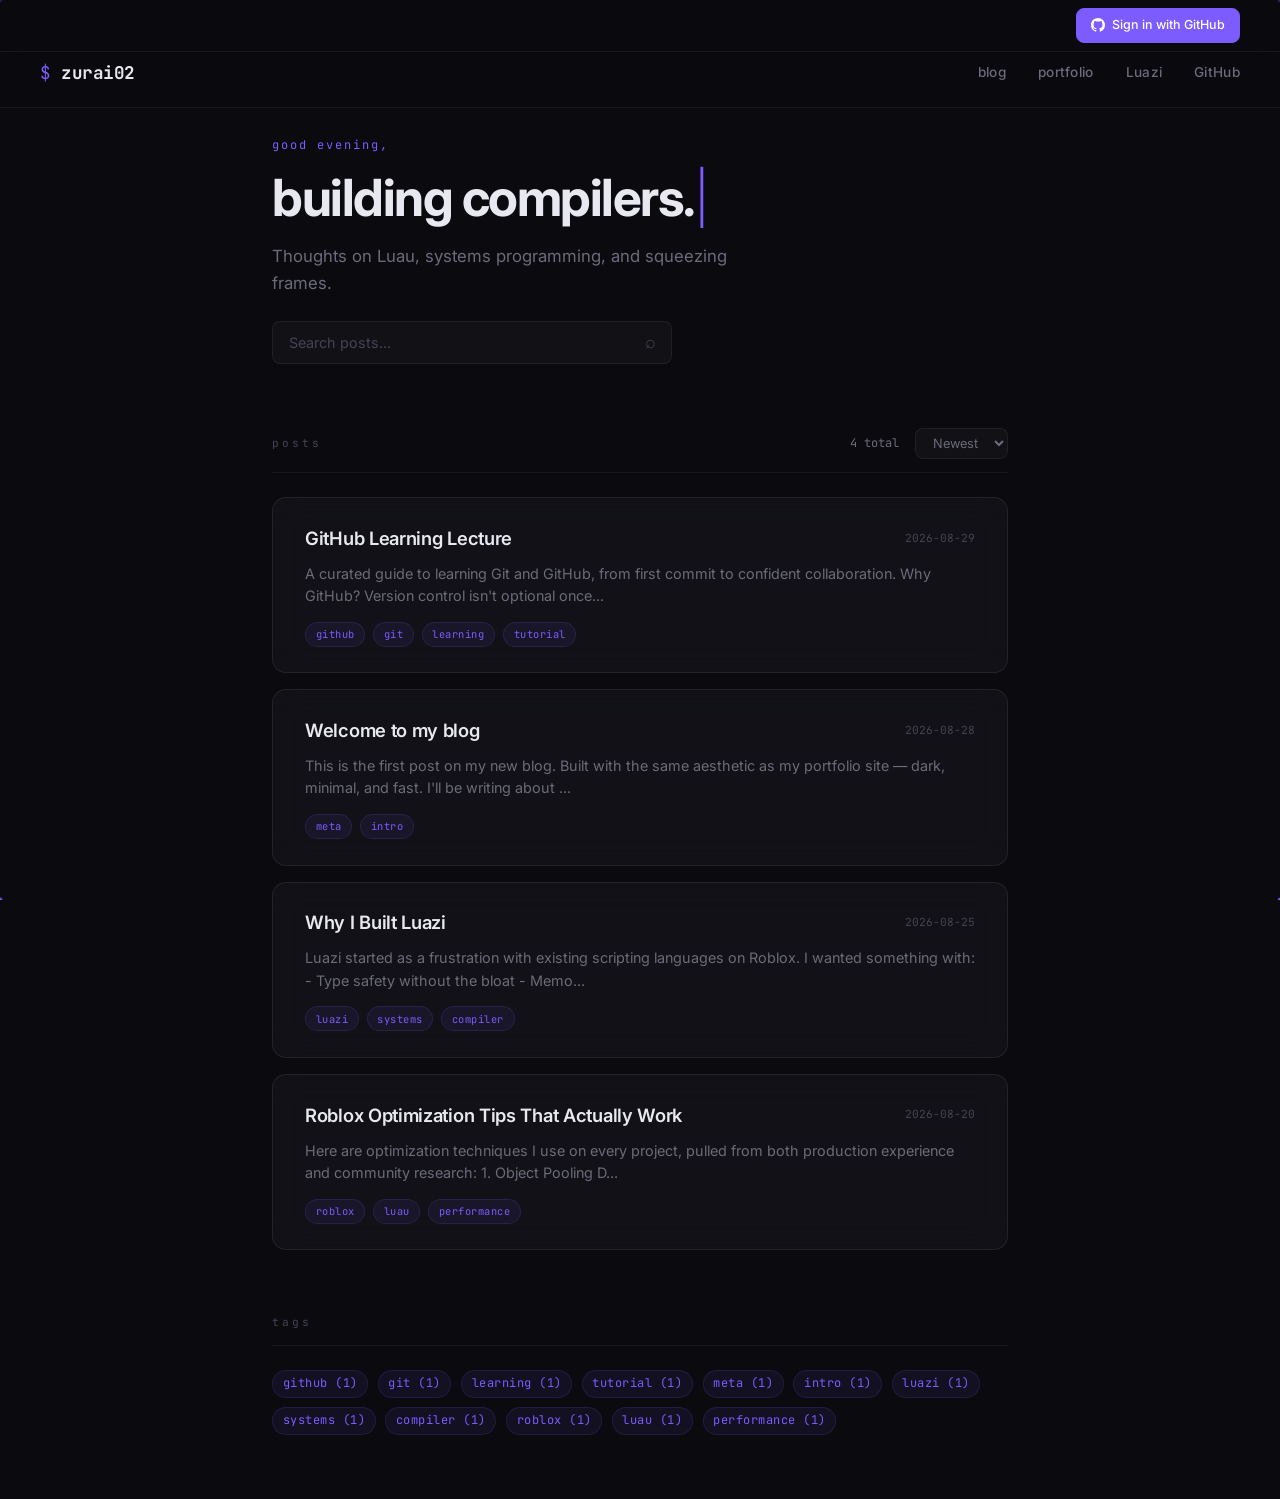
==== commit 0a4937d7: "Update index.html" ====
--- a/index.html
+++ b/index.html
@@ -237,6 +237,28 @@
     .toast.success { border-color: rgba(74,222,128,0.4); color: #4ade80; }
     .toast.error { border-color: rgba(248,81,73,0.4); color: #f85149; }
 
+    /* Error banner */
+    .oauth-error-banner {
+      background: rgba(248, 81, 73, 0.1);
+      border: 1px solid rgba(248, 81, 73, 0.3);
+      border-radius: var(--radius-sm);
+      padding: 1rem 1.4rem;
+      margin-bottom: 1.5rem;
+      font-size: 0.85rem;
+      color: #f85149;
+      display: none;
+    }
+    .oauth-error-banner.active {
+      display: block;
+    }
+    .oauth-error-banner code {
+      background: rgba(255,255,255,0.05);
+      padding: 0.15rem 0.4rem;
+      border-radius: 4px;
+      font-family: var(--font-mono);
+      font-size: 0.8rem;
+    }
+
     @media (max-width: 640px) {
       .auth-bar { padding: 0.5rem 1.2rem; }
       .auth-bar .user-chip .user-name { display: none; }
@@ -270,6 +292,12 @@
   </nav>
 
   <main class="container" style="padding-top: 8.5rem;">
+    <!-- OAuth Error Banner -->
+    <div class="oauth-error-banner" id="oauth-error-banner">
+      <strong>OAuth Error:</strong> <span id="oauth-error-msg"></span><br>
+      <small>Make sure your GitHub OAuth App's callback URL is set to: <code id="oauth-redirect-uri"></code></small>
+    </div>
+
     <header class="hero">
       <div class="hero-greeting" id="greeting"></div>
       <h1 class="hero-title">
@@ -344,9 +372,10 @@
     // GITHUB OAUTH 2.0 — PUBLIC SIGN-IN & POSTING
     // ═══════════════════════════════════════════════════════
 
+    // IMPORTANT: This MUST match exactly what's in your GitHub OAuth App settings
     const GITHUB_CONFIG = {
       clientId: 'Ov23limdCh9gLE61RQ8a',
-      redirectUri: 'https://zurai02.github.io/Blog/',
+      redirectUri: 'https://zurai02.github.io/Blog/callback.html',
       scope: 'read:user user:email',
       authUrl: 'https://github.com/login/oauth/authorize'
     };
@@ -444,9 +473,17 @@
       const code = urlParams.get('code');
       const state = urlParams.get('state');
       const error = urlParams.get('error');
+      const errorDesc = urlParams.get('error_description');
+
+      // Show the expected redirect URI for debugging
+      document.getElementById('oauth-redirect-uri').textContent = GITHUB_CONFIG.redirectUri;
 
       if (error) {
-        showToast('Auth failed: ' + error, 'error');
+        const banner = document.getElementById('oauth-error-banner');
+        const msg = document.getElementById('oauth-error-msg');
+        msg.textContent = errorDesc || error;
+        banner.classList.add('active');
+        showToast('Auth failed: ' + (errorDesc || error), 'error');
         // Clean URL
         window.history.replaceState({}, document.title, window.location.pathname);
         return;
@@ -465,18 +502,9 @@
       window.history.replaceState({}, document.title, window.location.pathname);
 
       // ─── EXCHANGE CODE FOR TOKEN ─────────────────────
-      // We use a CORS proxy to call GitHub's token endpoint
-      // In production, you should use your own backend
       showToast('Exchanging code for token...');
 
       try {
-        // Try multiple CORS proxies
-        const proxyUrls = [
-          'https://corsproxy.io/?',
-          'https://api.allorigins.win/raw?url=',
-          'https://api.codetabs.com/v1/proxy?quest='
-        ];
-
         const tokenUrl = 'https://github.com/login/oauth/access_token';
         const body = new URLSearchParams({
           client_id: GITHUB_CONFIG.clientId,
@@ -486,43 +514,31 @@
           state: state
         });
 
-        let tokenData = null;
-        let lastErr = null;
-
-        for (const proxy of proxyUrls) {
-          try {
-            const res = await fetch(proxy + encodeURIComponent(tokenUrl), {
-              method: 'POST',
-              headers: { 'Accept': 'application/json', 'Content-Type': 'application/x-www-form-urlencoded' },
-              body: body.toString()
-            });
-            if (res.ok) {
-              const data = await res.json();
-              if (data.access_token) {
-                tokenData = data;
-                break;
-              }
-            }
-          } catch (e) { lastErr = e; }
+        // Use a CORS proxy
+        const proxyUrl = 'https://corsproxy.io/?' + encodeURIComponent(tokenUrl);
+
+        const res = await fetch(proxyUrl, {
+          method: 'POST',
+          headers: { 
+            'Accept': 'application/json',
+            'Content-Type': 'application/x-www-form-urlencoded'
+          },
+          body: body.toString()
+        });
+
+        const tokenData = await res.json();
+
+        if (tokenData.error) {
+          const banner = document.getElementById('oauth-error-banner');
+          const msg = document.getElementById('oauth-error-msg');
+          msg.textContent = tokenData.error_description || tokenData.error;
+          banner.classList.add('active');
+          showToast('Token exchange failed: ' + (tokenData.error_description || tokenData.error), 'error');
+          return;
         }
 
-        // Fallback: try direct fetch (may work on some browsers/configs)
-        if (!tokenData) {
-          try {
-            const res = await fetch(tokenUrl, {
-              method: 'POST',
-              headers: { 'Accept': 'application/json', 'Content-Type': 'application/x-www-form-urlencoded' },
-              body: body.toString()
-            });
-            if (res.ok) {
-              const data = await res.json();
-              if (data.access_token) tokenData = data;
-            }
-          } catch (e) { /* ignore */ }
-        }
-
-        if (!tokenData || !tokenData.access_token) {
-          showToast('Could not exchange code. Try signing in again.', 'error');
+        if (!tokenData.access_token) {
+          showToast('Could not get access token', 'error');
           return;
         }
 
@@ -665,7 +681,6 @@
           if (putRes.ok) {
             showToast('Post published to GitHub!');
             closePublicEditor();
-            // Reload posts
             setTimeout(() => renderPosts(), 500);
             return;
           }
@@ -725,4 +740,4 @@
     });
   </script>
 </body>
-        </html>
+</html>
